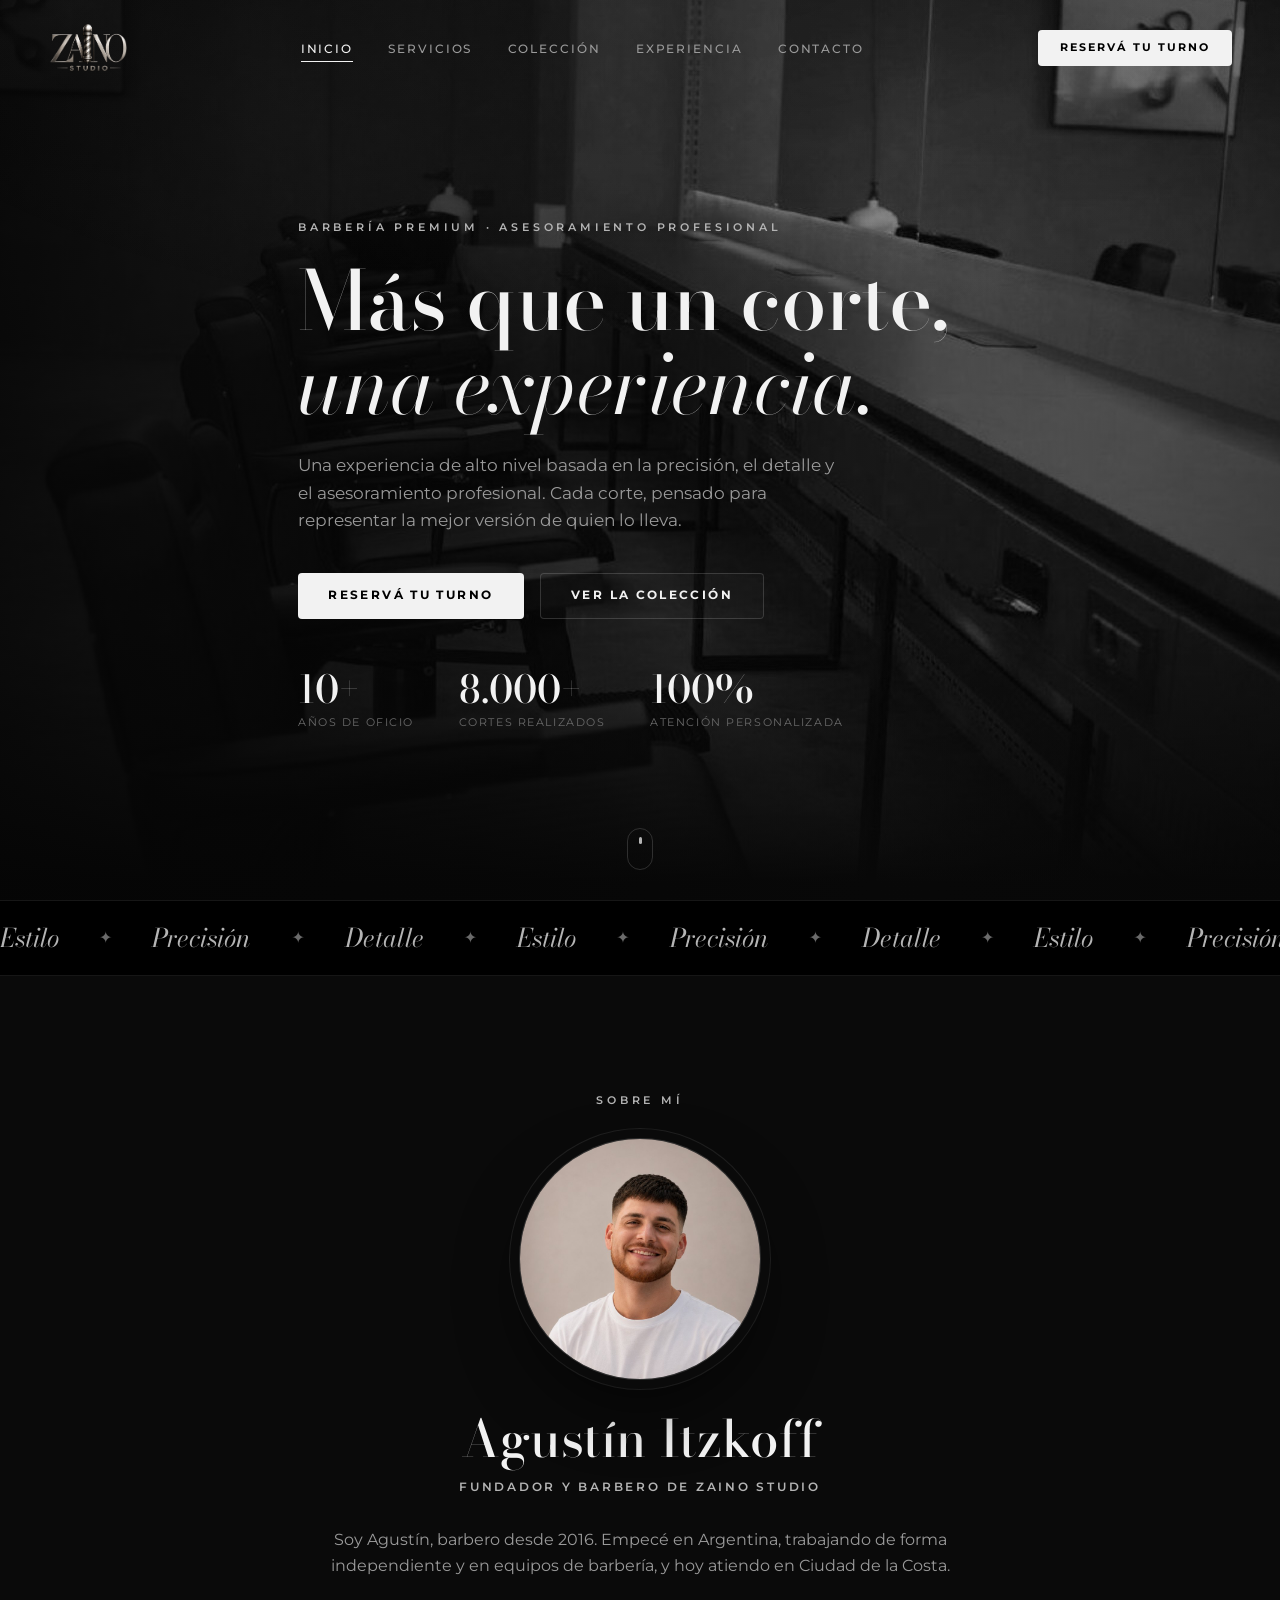
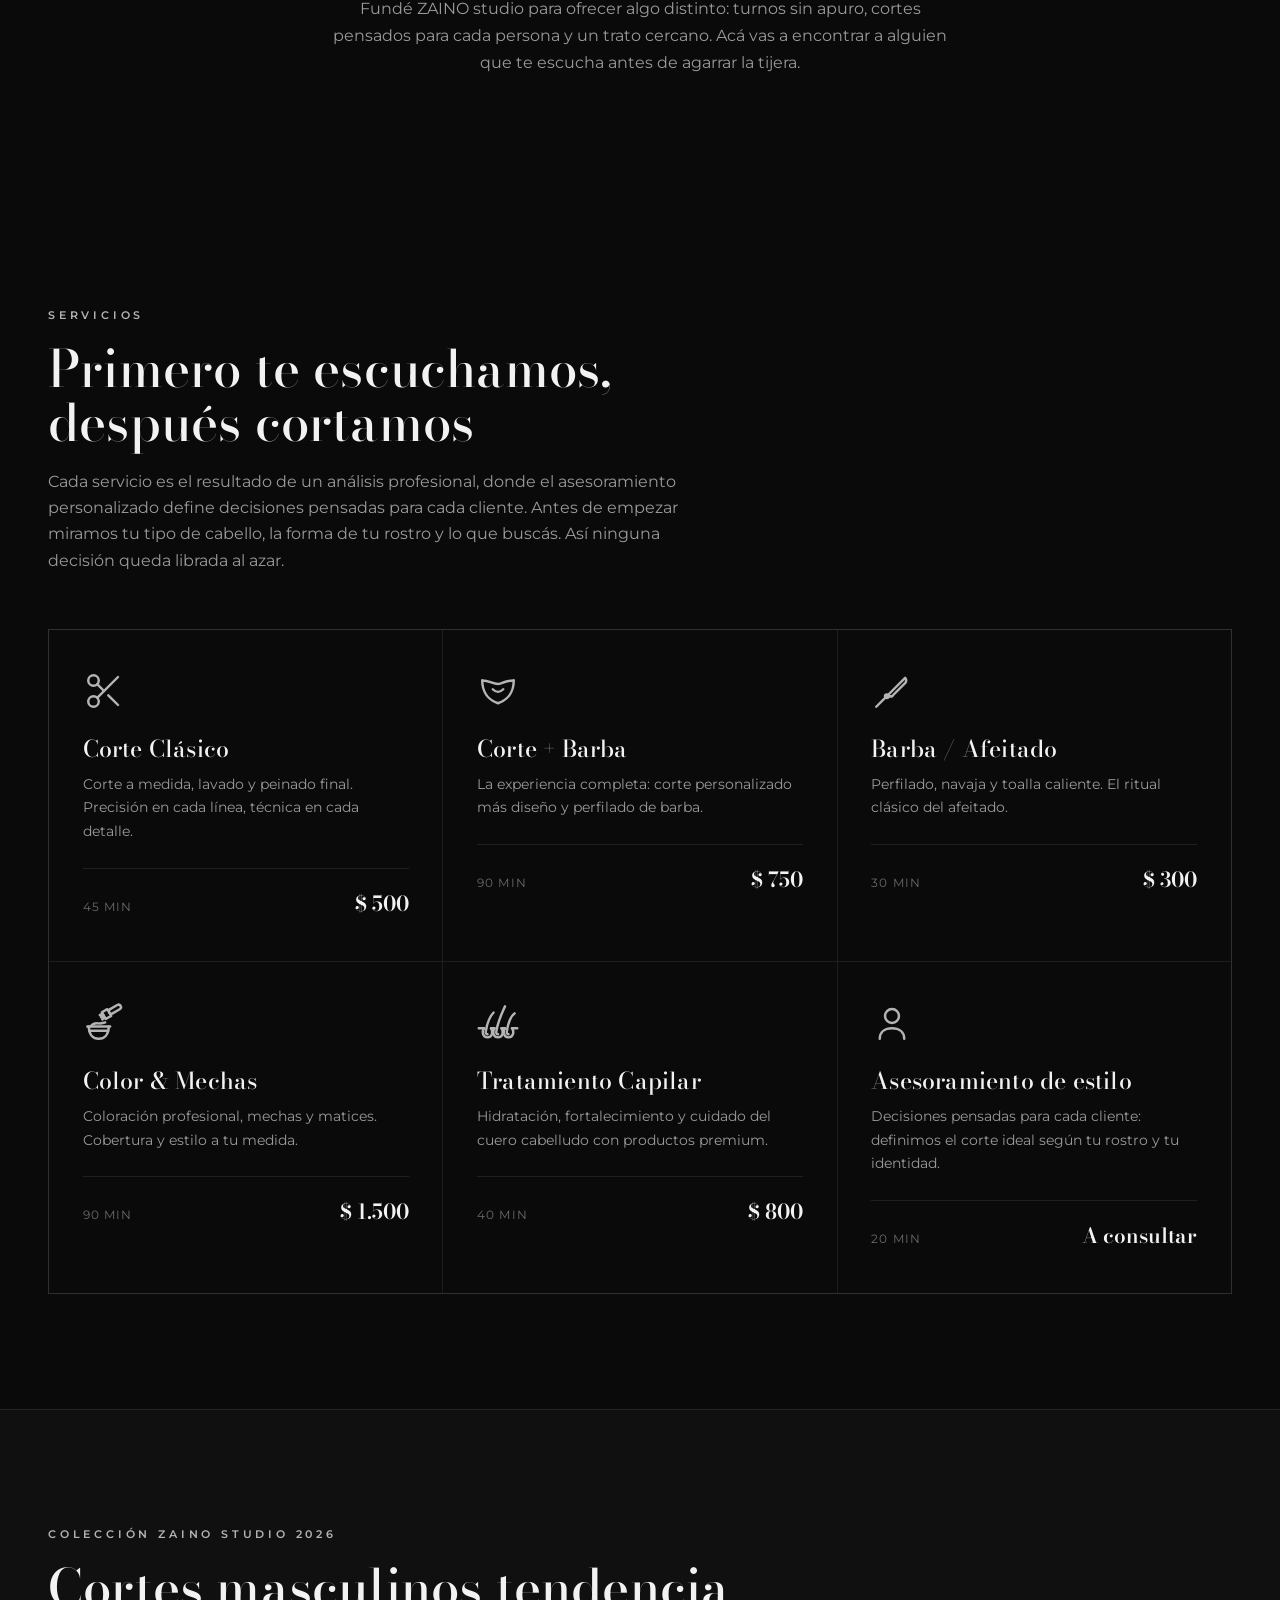
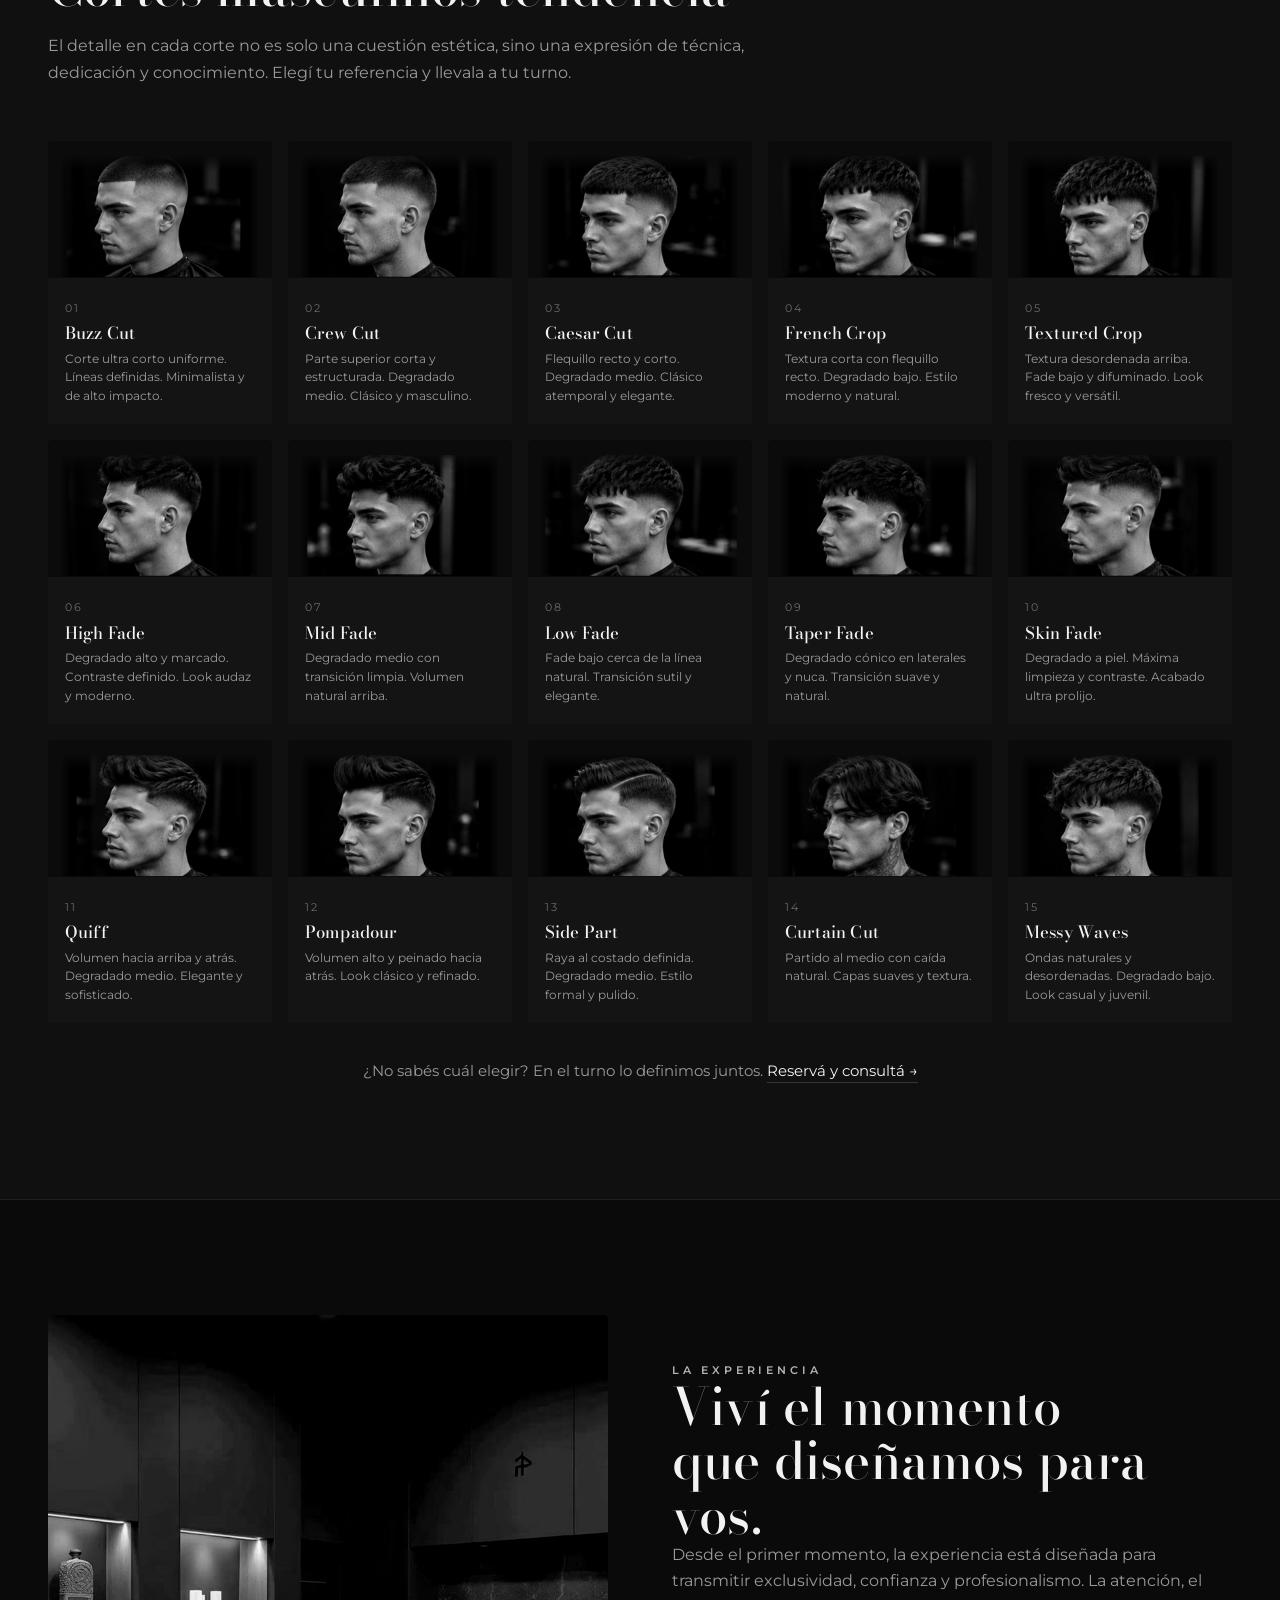
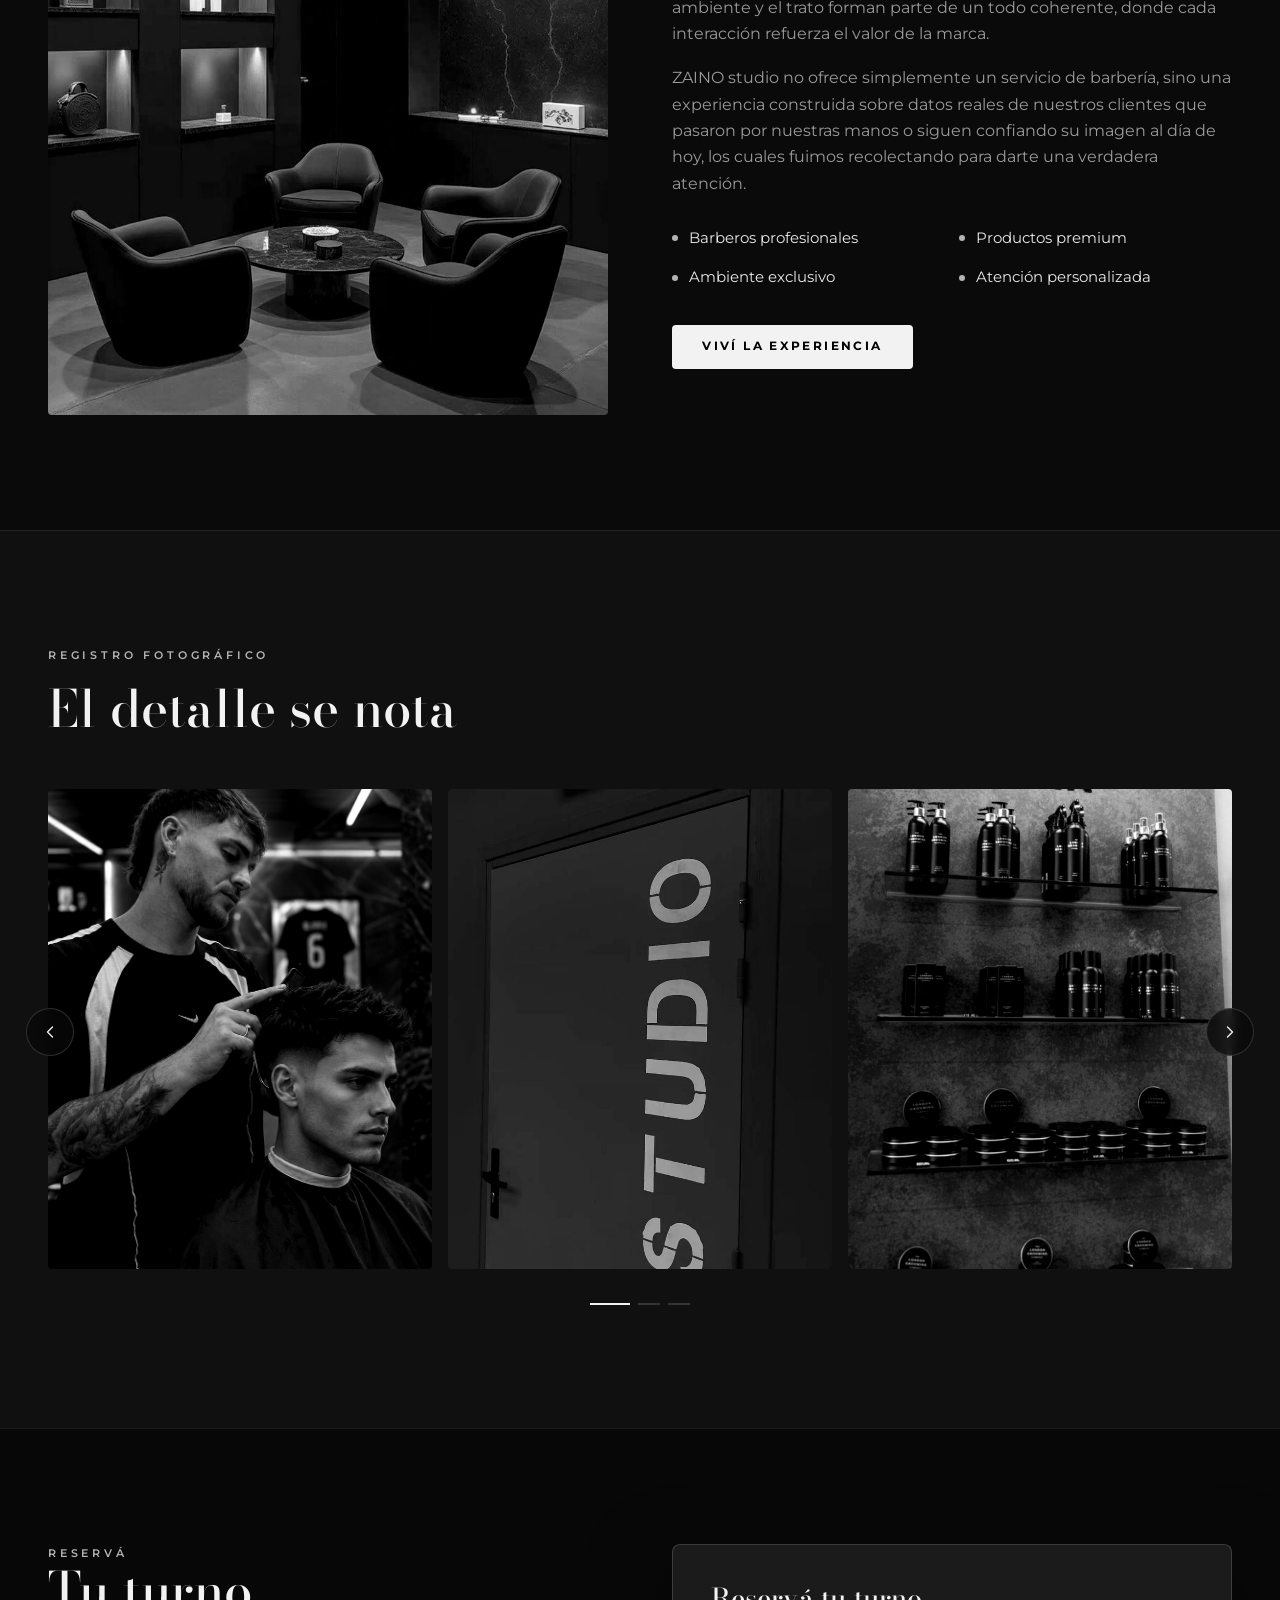
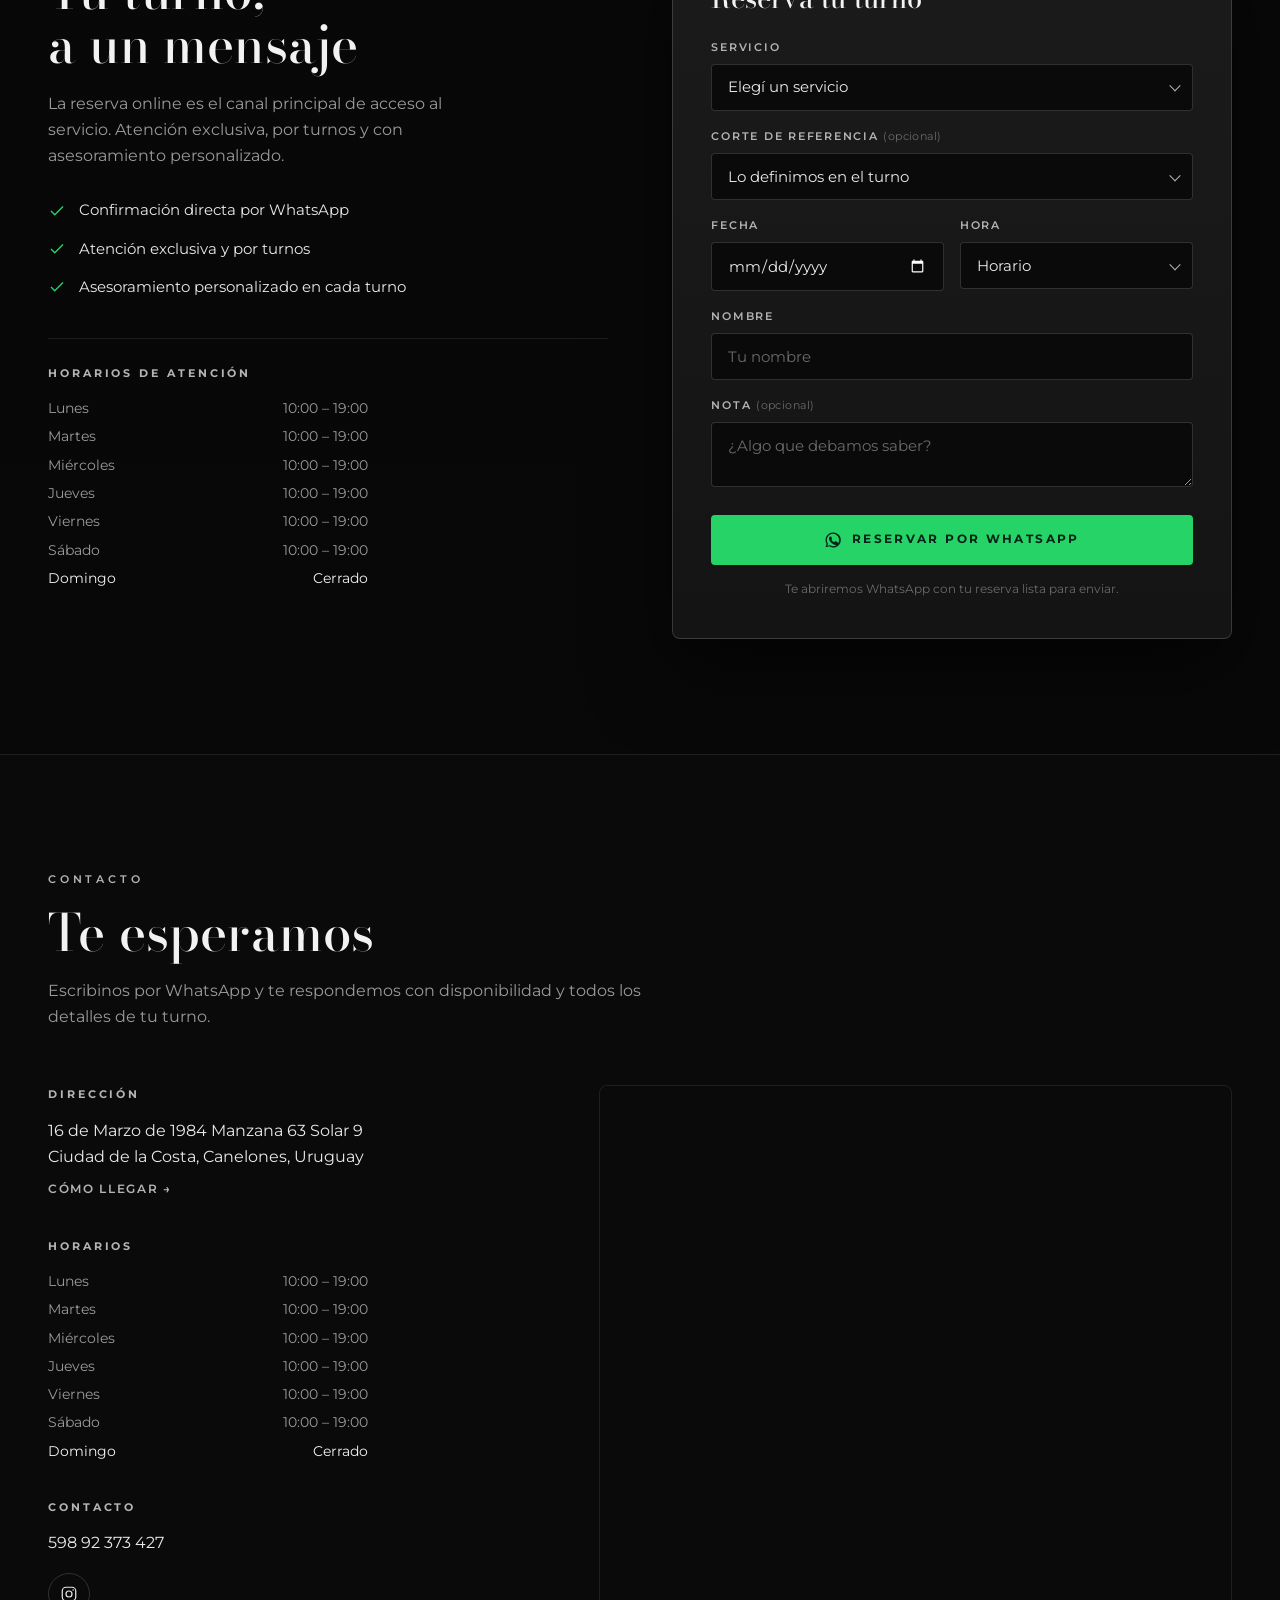
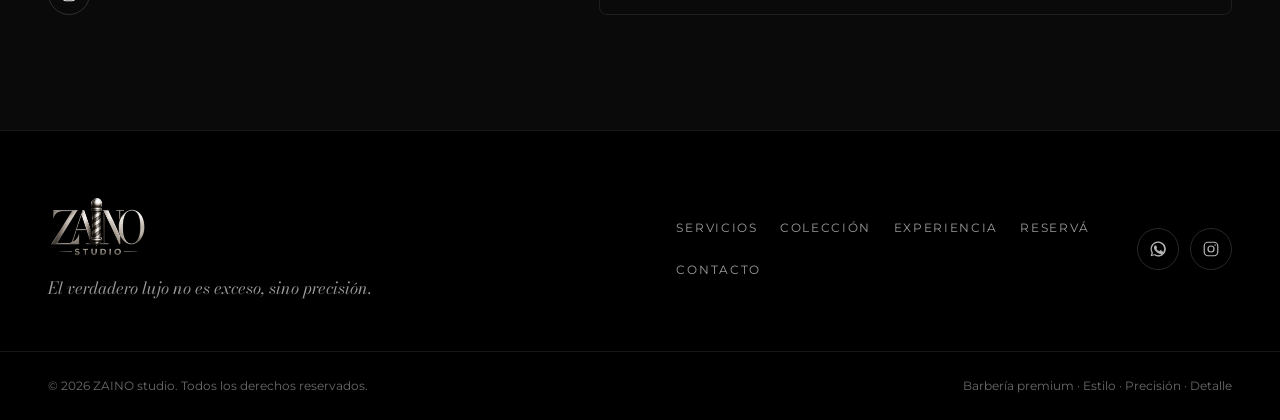
==== index.html @ ea65b6c8 "Add files via upload ." ====
<!DOCTYPE html>
<html lang="es">
<head>
  <meta charset="UTF-8" />
  <meta name="viewport" content="width=device-width, initial-scale=1.0" />
  <title>ZAINO studio — Más que un corte, una experiencia</title>
  <meta name="description" content="ZAINO studio · Marca de servicios dentro del rubro barbería premium. Una experiencia de alto nivel basada en la precisión, el detalle y el asesoramiento profesional." />
  <meta name="theme-color" content="#000000" />

  <meta property="og:title" content="ZAINO studio — Barbería premium" />
  <meta property="og:description" content="El verdadero lujo no es exceso, sino precisión. Reservá tu turno." />
  <meta property="og:type" content="website" />
  <meta property="og:image" content="assets/img/logo.png" />

  <link rel="icon" type="image/png" href="assets/img/favicon.png" />
  <link rel="apple-touch-icon" href="assets/img/logo.png" />

  <!-- Tipografía: Bodoni Moda (alternativa web a Didót) + Montserrat -->
  <link rel="preconnect" href="https://fonts.googleapis.com" />
  <link rel="preconnect" href="https://fonts.gstatic.com" crossorigin />
  <link href="https://fonts.googleapis.com/css2?family=Bodoni+Moda:ital,opsz,wght@0,6..96,400;0,6..96,500;0,6..96,600;0,6..96,700;1,6..96,400;1,6..96,500&family=Montserrat:ital,wght@0,300;0,400;0,500;0,600;0,700;1,400&display=swap" rel="stylesheet" />

  <link rel="stylesheet" href="assets/css/styles.css" />
</head>
<body>

  <!-- ====================== PRELOADER ====================== -->
  <div class="preloader" id="preloader" aria-hidden="true">
    <img src="assets/img/logo.png" alt="ZAINO studio" class="preloader__logo" />
    <div class="preloader__bar"><span></span></div>
  </div>

  <!-- ====================== HEADER ====================== -->
  <header class="header" id="header">
    <div class="container header__inner">
      <a href="#inicio" class="header__brand" aria-label="ZAINO studio — inicio">
        <img src="assets/img/logo.png" alt="ZAINO studio" class="header__logo" />
      </a>

      <nav class="nav" aria-label="Navegación principal">
        <ul class="nav__list">
          <li><a href="#inicio" class="nav__link">Inicio</a></li>
          <li><a href="#servicios" class="nav__link">Servicios</a></li>
          <li><a href="#coleccion" class="nav__link">Colección</a></li>
          <li><a href="#experiencia" class="nav__link">Experiencia</a></li>
          <li><a href="#contacto" class="nav__link">Contacto</a></li>
        </ul>
      </nav>

      <div class="header__actions">
        <a href="#reserva" class="btn btn--solid btn--sm header__cta">Reservá tu turno</a>
        <button class="burger" id="burger" aria-label="Abrir menú" aria-expanded="false" aria-controls="mobileMenu">
          <span></span><span></span><span></span>
        </button>
      </div>
    </div>
  </header>

  <!-- ====================== MOBILE MENU ====================== -->
  <div class="mobile-menu" id="mobileMenu" aria-hidden="true">
    <ul class="mobile-menu__list">
      <li><a href="#inicio" class="mobile-menu__link">Inicio</a></li>
      <li><a href="#servicios" class="mobile-menu__link">Servicios</a></li>
      <li><a href="#coleccion" class="mobile-menu__link">Colección</a></li>
      <li><a href="#experiencia" class="mobile-menu__link">Experiencia</a></li>
      <li><a href="#contacto" class="mobile-menu__link">Contacto</a></li>
    </ul>
    <a href="#reserva" class="btn btn--solid mobile-menu__cta">Reservá tu turno</a>
    <div class="mobile-menu__social" id="mobileSocial"></div>
  </div>

  <main>
    <!-- ====================== HERO ====================== -->
    <section class="hero" id="inicio">
      <div class="hero__media">
        <img src="assets/img/hero.jpg" alt="" class="hero__img" />
        <div class="hero__overlay"></div>
      </div>

      <div class="container hero__content">
        <p class="hero__eyebrow reveal" data-txt="heroEtiqueta">Barbería premium · Asesoramiento profesional</p>
        <h1 class="hero__title reveal" data-txt="heroTitulo">Más que un corte,<br /><span class="italic">una experiencia.</span></h1>
        <p class="hero__lead reveal" data-txt="heroTexto">Una experiencia de alto nivel basada en la precisión, el detalle y el asesoramiento profesional. Cada corte, pensado para representar la mejor versión de quien lo lleva.</p>
        <div class="hero__actions reveal">
          <a href="#reserva" class="btn btn--solid">Reservá tu turno</a>
          <a href="#coleccion" class="btn btn--ghost">Ver la colección</a>
        </div>

        <div class="hero__stats reveal" id="heroStats"></div>
      </div>

      <a href="#servicios" class="hero__scroll" aria-label="Bajar"><span></span></a>
    </section>

    <!-- ====================== MARQUEE ====================== -->
    <div class="marquee" aria-hidden="true">
      <div class="marquee__track">
        <span>Estilo</span><i>✦</i><span>Precisión</span><i>✦</i><span>Detalle</span><i>✦</i>
        <span>Estilo</span><i>✦</i><span>Precisión</span><i>✦</i><span>Detalle</span><i>✦</i>
        <span>Estilo</span><i>✦</i><span>Precisión</span><i>✦</i><span>Detalle</span><i>✦</i>
        <span>Estilo</span><i>✦</i><span>Precisión</span><i>✦</i><span>Detalle</span><i>✦</i>
      </div>
    </div>

    <!-- ====================== SOBRE MÍ ====================== -->
    <section class="section about" id="sobre-mi">
      <div class="container about__inner">
        <p class="section__eyebrow reveal" data-txt="sobreMiEtiqueta">Sobre mí</p>
        <div class="about__photo reveal">
          <span class="about__initials" aria-hidden="true">AI</span>
          <img id="aboutPhoto" src="[data-uri]" alt="Agustín Itzkoff, fundador de ZAINO studio" loading="lazy" onerror="this.remove()" />
        </div>
        <h2 class="section__title reveal" data-txt="sobreMiNombre">Agustín Itzkoff</h2>
        <p class="about__role reveal" data-txt="sobreMiRol">Fundador y barbero de ZAINO studio</p>
        <div class="about__text">
          <p class="reveal" data-txt="sobreMiTexto1">Soy Agustín, barbero desde 2016. Empecé en Argentina, trabajando de forma independiente y en equipos de barbería, y hoy atiendo en Ciudad de la Costa.</p>
          <p class="reveal" data-txt="sobreMiTexto2">Fundé ZAINO studio para ofrecer algo distinto: turnos sin apuro, cortes pensados para cada persona y un trato cercano. Acá vas a encontrar a alguien que te escucha antes de agarrar la tijera.</p>
        </div>
      </div>
    </section>

    <!-- ====================== SERVICIOS ====================== -->
    <section class="section services" id="servicios">
      <div class="container">
        <header class="section__head reveal">
          <p class="section__eyebrow" data-txt="serviciosEtiqueta">Servicios</p>
          <h2 class="section__title" data-txt="serviciosTitulo">Primero te escuchamos, después cortamos</h2>
          <p class="section__sub" data-txt="serviciosTexto">Cada servicio es el resultado de un análisis profesional, donde el asesoramiento personalizado define decisiones pensadas para cada cliente. Antes de empezar miramos tu tipo de cabello, la forma de tu rostro y lo que buscás. Así ninguna decisión queda librada al azar.</p>
        </header>

        <div class="services__grid" id="servicesGrid"></div>
      </div>
    </section>

    <!-- ====================== COLECCIÓN 2026 ====================== -->
    <section class="section collection" id="coleccion">
      <div class="container">
        <header class="section__head section__head--wide reveal">
          <p class="section__eyebrow" data-txt="coleccionEtiqueta">Colección ZAINO studio 2026</p>
          <h2 class="section__title" data-txt="coleccionTitulo">Cortes masculinos tendencia</h2>
          <p class="section__sub" data-txt="coleccionTexto">El detalle en cada corte no es solo una cuestión estética, sino una expresión de técnica, dedicación y conocimiento. Elegí tu referencia y llevala a tu turno.</p>
        </header>

        <div class="collection__grid" id="collectionGrid"></div>

        <p class="collection__note reveal">
          <span data-txt="coleccionNota">¿No sabés cuál elegir? En el turno lo definimos juntos.</span>
          <a href="#reserva">Reservá y consultá →</a>
        </p>
      </div>
    </section>

    <!-- ====================== EXPERIENCIA / CÓMO FUNCIONA ====================== -->
    <section class="section experience" id="experiencia">
      <div class="container experience__grid">
        <div class="experience__media reveal">
          <img src="assets/img/experience.jpg" alt="La experiencia ZAINO studio" loading="lazy" />
        </div>

        <div class="experience__text">
          <p class="section__eyebrow reveal" data-txt="experienciaEtiqueta">La experiencia</p>
          <h2 class="section__title reveal" data-txt="experienciaTitulo">Viví el momento<br />que diseñamos para vos.</h2>
          <p class="experience__p reveal" data-txt="experienciaTexto1">Desde el primer momento, la experiencia está diseñada para transmitir exclusividad, confianza y profesionalismo. La atención, el ambiente y el trato forman parte de un todo coherente, donde cada interacción refuerza el valor de la marca.</p>
          <p class="experience__p reveal" data-txt="experienciaTexto2">ZAINO studio no ofrece simplemente un servicio de barbería, sino una experiencia construida sobre datos reales de nuestros clientes que pasaron por nuestras manos o siguen confiando su imagen al día de hoy, los cuales fuimos recolectando para darte una verdadera atención.</p>

          <ul class="experience__list">
            <li class="reveal"><span class="dot"></span> <span data-txt="experienciaPunto1">Barberos profesionales</span></li>
            <li class="reveal"><span class="dot"></span> <span data-txt="experienciaPunto2">Productos premium</span></li>
            <li class="reveal"><span class="dot"></span> <span data-txt="experienciaPunto3">Ambiente exclusivo</span></li>
            <li class="reveal"><span class="dot"></span> <span data-txt="experienciaPunto4">Atención personalizada</span></li>
          </ul>

          <a href="#reserva" class="btn btn--solid reveal" data-txt="experienciaBoton">Viví la experiencia</a>
        </div>
      </div>
    </section>

    <!-- ====================== GALERÍA ====================== -->
    <section class="section gallery" id="galeria">
      <div class="container">
        <header class="section__head reveal">
          <p class="section__eyebrow" data-txt="galeriaEtiqueta">Registro Fotográfico</p>
          <h2 class="section__title" data-txt="galeriaTitulo">El detalle se nota</h2>
        </header>

        <div class="carousel reveal" id="galleryCarousel" aria-roledescription="carrusel" aria-label="Registro fotográfico">
          <div class="carousel__track" id="galleryTrack" tabindex="0">
            <!-- Las fotos se cargan desde config.js → galeria -->
          </div>
          <button class="carousel__btn carousel__btn--prev" id="galleryPrev" aria-label="Foto anterior">
            <svg viewBox="0 0 24 24" fill="none" stroke="currentColor" stroke-width="1.6" stroke-linecap="round" stroke-linejoin="round"><path d="M15 18l-6-6 6-6"/></svg>
          </button>
          <button class="carousel__btn carousel__btn--next" id="galleryNext" aria-label="Foto siguiente">
            <svg viewBox="0 0 24 24" fill="none" stroke="currentColor" stroke-width="1.6" stroke-linecap="round" stroke-linejoin="round"><path d="M9 18l6-6-6-6"/></svg>
          </button>
          <div class="carousel__dots" id="galleryDots"></div>
        </div>
      </div>
    </section>

    <!-- ====================== RESERVA (WhatsApp) ====================== -->
    <section class="section reserve" id="reserva">
      <div class="container reserve__grid">
        <div class="reserve__intro">
          <p class="section__eyebrow reveal" data-txt="reservaEtiqueta">Reservá</p>
          <h2 class="section__title reveal" data-txt="reservaTitulo">Tu turno,<br />a un mensaje</h2>
          <p class="reserve__lead reveal" data-txt="reservaTexto">La reserva online es el canal principal de acceso al servicio. Atención exclusiva, por turnos y con asesoramiento personalizado.</p>

          <ul class="reserve__points">
            <li class="reveal"><svg viewBox="0 0 24 24" fill="none" stroke="currentColor" stroke-width="1.8"><path d="M20 6 9 17l-5-5"/></svg> <span data-txt="reservaPunto1">Confirmación directa por WhatsApp</span></li>
            <li class="reveal"><svg viewBox="0 0 24 24" fill="none" stroke="currentColor" stroke-width="1.8"><path d="M20 6 9 17l-5-5"/></svg> <span data-txt="reservaPunto2">Atención exclusiva y por turnos</span></li>
            <li class="reveal"><svg viewBox="0 0 24 24" fill="none" stroke="currentColor" stroke-width="1.8"><path d="M20 6 9 17l-5-5"/></svg> <span data-txt="reservaPunto3">Asesoramiento personalizado en cada turno</span></li>
          </ul>

          <div class="reserve__hours reveal">
            <h4>Horarios de atención</h4>
            <ul id="hoursList"></ul>
          </div>
        </div>

        <div class="reserve__card reveal">
          <form class="booking" id="bookingForm" novalidate>
            <h3 class="booking__title">Reservá tu turno</h3>

            <div class="field">
              <label for="bk-service">Servicio</label>
              <div class="select-wrap">
                <select id="bk-service" name="service" required>
                  <option value="" disabled selected>Elegí un servicio</option>
                </select>
              </div>
            </div>

            <div class="field">
              <label for="bk-cut">Corte de referencia <span class="optional">(opcional)</span></label>
              <div class="select-wrap">
                <select id="bk-cut" name="cut">
                  <option value="" selected>Lo definimos en el turno</option>
                </select>
              </div>
            </div>

            <div class="field-row">
              <div class="field">
                <label for="bk-date">Fecha</label>
                <input type="date" id="bk-date" name="date" required />
              </div>
              <div class="field">
                <label for="bk-time">Hora</label>
                <div class="select-wrap">
                  <select id="bk-time" name="time" required>
                    <option value="" disabled selected>Horario</option>
                  </select>
                </div>
              </div>
            </div>

            <div class="field">
              <label for="bk-name">Nombre</label>
              <input type="text" id="bk-name" name="name" placeholder="Tu nombre" required autocomplete="name" />
            </div>

            <div class="field">
              <label for="bk-note">Nota <span class="optional">(opcional)</span></label>
              <textarea id="bk-note" name="note" rows="2" placeholder="¿Algo que debamos saber?"></textarea>
            </div>

            <p class="booking__error" id="bookingError" role="alert" hidden></p>

            <button type="submit" class="btn btn--whatsapp booking__submit">
              <svg viewBox="0 0 24 24" fill="currentColor" aria-hidden="true"><path d="M17.5 14.4c-.3-.1-1.7-.8-2-.9-.3-.1-.5-.1-.7.1-.2.3-.7.9-.9 1.1-.2.2-.3.2-.6.1-1.5-.7-2.4-1.3-3.4-3-.3-.4.3-.4.7-1.3.1-.2 0-.4 0-.5 0-.1-.7-1.6-.9-2.2-.2-.6-.5-.5-.7-.5h-.6c-.2 0-.5.1-.8.4-.3.3-1 1-1 2.5s1.1 2.9 1.2 3.1c.2.2 2.1 3.3 5.2 4.6 2.6 1.1 3.1.9 3.7.8.6-.1 1.7-.7 2-1.4.2-.6.2-1.2.2-1.3-.1-.2-.3-.2-.6-.4z"/><path d="M12 2a10 10 0 0 0-8.6 15l-1.3 4.7L7 20.4A10 10 0 1 0 12 2zm0 18.2c-1.5 0-3-.4-4.2-1.1l-.3-.2-3 .8.8-2.9-.2-.3A8.2 8.2 0 1 1 12 20.2z"/></svg>
              Reservar por WhatsApp
            </button>

            <p class="booking__fineprint">Te abriremos WhatsApp con tu reserva lista para enviar.</p>
          </form>
        </div>
      </div>
    </section>

    <!-- ====================== CONTACTO ====================== -->
    <section class="section contact" id="contacto">
      <div class="container">
        <header class="section__head reveal">
          <p class="section__eyebrow" data-txt="contactoEtiqueta">Contacto</p>
          <h2 class="section__title" data-txt="contactoTitulo">Te esperamos</h2>
          <p class="section__sub" data-txt="contactoTexto">Escribinos por WhatsApp y te respondemos con disponibilidad y todos los detalles de tu turno.</p>
        </header>

        <div class="contact__grid">
          <div class="contact__info">
            <div class="contact__block reveal" id="addressBlock">
              <h4>Dirección</h4>
              <p id="addressText">—</p>
              <a href="#" id="mapsLink" class="link-arrow" target="_blank" rel="noopener">Cómo llegar →</a>
            </div>

            <div class="contact__block reveal">
              <h4>Horarios</h4>
              <ul id="hoursList2"></ul>
            </div>

            <div class="contact__block reveal">
              <h4>Contacto</h4>
              <p><a href="#" id="phoneLink">—</a></p>
              <div class="contact__social" id="contactSocial"></div>
            </div>
          </div>

          <div class="contact__map reveal" id="mapWrap">
            <iframe id="mapFrame" title="Ubicación de ZAINO studio" loading="lazy" referrerpolicy="no-referrer-when-downgrade"></iframe>
          </div>
        </div>
      </div>
    </section>
  </main>

  <!-- ====================== FOOTER ====================== -->
  <footer class="footer">
    <div class="container footer__inner">
      <div class="footer__brand">
        <img src="assets/img/logo.png" alt="ZAINO studio" class="footer__logo" />
        <p class="footer__tagline" data-txt="pieFrase">El verdadero lujo no es exceso, sino precisión.</p>
      </div>

      <nav class="footer__nav" aria-label="Pie de página">
        <a href="#servicios">Servicios</a>
        <a href="#coleccion">Colección</a>
        <a href="#experiencia">Experiencia</a>
        <a href="#reserva">Reservá</a>
        <a href="#contacto">Contacto</a>
      </nav>

      <div class="footer__social" id="footerSocial"></div>
    </div>
    <div class="footer__bottom">
      <div class="container">
        <span>© <span id="year"></span> ZAINO studio. Todos los derechos reservados.</span>
        <span class="footer__credit">Barbería premium · Estilo · Precisión · Detalle</span>
      </div>
    </div>
  </footer>

  <a href="#" id="floatWa" class="float-wa" aria-label="Escribinos por WhatsApp" target="_blank" rel="noopener">
    <svg viewBox="0 0 24 24" fill="currentColor" aria-hidden="true"><path d="M17.5 14.4c-.3-.1-1.7-.8-2-.9-.3-.1-.5-.1-.7.1-.2.3-.7.9-.9 1.1-.2.2-.3.2-.6.1-1.5-.7-2.4-1.3-3.4-3-.3-.4.3-.4.7-1.3.1-.2 0-.4 0-.5 0-.1-.7-1.6-.9-2.2-.2-.6-.5-.5-.7-.5h-.6c-.2 0-.5.1-.8.4-.3.3-1 1-1 2.5s1.1 2.9 1.2 3.1c.2.2 2.1 3.3 5.2 4.6 2.6 1.1 3.1.9 3.7.8.6-.1 1.7-.7 2-1.4.2-.6.2-1.2.2-1.3-.1-.2-.3-.2-.6-.4z"/><path d="M12 2a10 10 0 0 0-8.6 15l-1.3 4.7L7 20.4A10 10 0 1 0 12 2zm0 18.2c-1.5 0-3-.4-4.2-1.1l-.3-.2-3 .8.8-2.9-.2-.3A8.2 8.2 0 1 1 12 20.2z"/></svg>
  </a>

  <script src="assets/js/config.js"></script>
  <script src="assets/js/main.js"></script>
</body>
</html>
---- assets/css/styles.css ----
/* =====================================================================
   ZAINO STUDIO — Hoja de estilos
   Paleta del manual de marca: #F2F2F2 · #B4B4B4 · #2B2B2B · #000000
   Tipografía: títulos en Bodoni Moda (Didót) · información en Montserrat
   ===================================================================== */

:root {
  --white: #f2f2f2;
  --silver: #b4b4b4;
  --charcoal: #2b2b2b;
  --black: #000000;

  --bg: #0a0a0a;
  --bg-2: #101010;
  --panel: #141414;
  --panel-2: #1b1b1b;

  --text: #e9e9e9;
  --text-dim: #9a9a9a;
  --text-faint: #6a6a6a;

  --line: rgba(180, 180, 180, 0.12);
  --line-strong: rgba(180, 180, 180, 0.22);

  --wa: #25d366;

  /* TÍTULOS — serif tipo Didót */
  --display: "Bodoni Moda", "Didot", "Times New Roman", serif;
  /* INFORMACIÓN — Montserrat */
  --sans: "Montserrat", system-ui, -apple-system, sans-serif;

  --maxw: 1240px;
  --ease: cubic-bezier(0.22, 1, 0.36, 1);
  --radius: 4px;
}

*, *::before, *::after { box-sizing: border-box; margin: 0; padding: 0; }
html { scroll-behavior: smooth; -webkit-text-size-adjust: 100%; }
@media (prefers-reduced-motion: reduce) { html { scroll-behavior: auto; } }

body {
  font-family: var(--sans);
  font-weight: 400;
  background: var(--bg);
  color: var(--text);
  line-height: 1.65;
  overflow-x: hidden;
  -webkit-font-smoothing: antialiased;
  text-rendering: optimizeLegibility;
}
img { max-width: 100%; display: block; }
a { color: inherit; text-decoration: none; }
button { font-family: inherit; cursor: pointer; border: none; background: none; color: inherit; }
ul, ol { list-style: none; }
::selection { background: var(--white); color: var(--black); }

body::before {
  content: "";
  position: fixed; inset: 0;
  background: radial-gradient(120% 80% at 50% -10%, rgba(180,180,180,0.06), transparent 60%);
  pointer-events: none; z-index: 0;
}

.container { width: 100%; max-width: var(--maxw); margin: 0 auto; padding: 0 28px; }

/* ------------------------- TÍTULOS (serif Didót) ------------------- */
.hero__title,
.section__title,
.booking__title,
.cut-card__name,
.service-card__name,
.experience__list li strong {
  font-family: var(--display);
  font-weight: 500;
  letter-spacing: 0.2px;
  line-height: 1.08;
}
.italic { font-style: italic; font-weight: 400; }

/* Etiquetas / eyebrows — Montserrat */
.section__eyebrow, .hero__eyebrow {
  font-family: var(--sans);
  font-size: 0.7rem;
  font-weight: 600;
  letter-spacing: 0.34em;
  text-transform: uppercase;
  color: var(--silver);
}

/* ----------------------------- Buttons ---------------------------- */
.btn {
  --pad-y: 1rem; --pad-x: 1.9rem;
  display: inline-flex; align-items: center; justify-content: center; gap: 0.6rem;
  padding: var(--pad-y) var(--pad-x);
  font-family: var(--sans);
  font-size: 0.74rem; font-weight: 700;
  letter-spacing: 0.2em; text-transform: uppercase;
  border-radius: var(--radius);
  transition: all 0.35s var(--ease);
  white-space: nowrap; line-height: 1;
}
.btn--sm { --pad-y: 0.8rem; --pad-x: 1.35rem; font-size: 0.66rem; }
.btn--solid { background: var(--white); color: var(--black); }
.btn--solid:hover { background: #fff; transform: translateY(-2px); box-shadow: 0 12px 32px rgba(0,0,0,0.55); }
.btn--ghost { color: var(--white); border: 1px solid var(--line-strong); background: rgba(255,255,255,0.02); }
.btn--ghost:hover { border-color: var(--white); background: rgba(255,255,255,0.07); transform: translateY(-2px); }
.btn--whatsapp { background: var(--wa); color: #06231a; }
.btn--whatsapp:hover { background: #2ee46f; transform: translateY(-2px); box-shadow: 0 12px 30px rgba(37,211,102,0.25); }
.btn--whatsapp svg { width: 18px; height: 18px; }

/* ----------------------------- Preloader -------------------------- */
.preloader {
  position: fixed; inset: 0; z-index: 1000;
  display: grid; place-content: center; gap: 1.8rem; justify-items: center;
  background: var(--black);
  transition: opacity 0.6s ease, visibility 0.6s ease;
}
.preloader.is-done { opacity: 0; visibility: hidden; }
.preloader__logo { width: min(230px, 55vw); animation: floaty 3s ease-in-out infinite; }
.preloader__bar { width: 160px; height: 2px; background: rgba(180,180,180,0.18); overflow: hidden; border-radius: 2px; }
.preloader__bar span { display: block; height: 100%; width: 40%; background: var(--white); animation: load 1.1s var(--ease) infinite; }
@keyframes load { 0% { transform: translateX(-120%); } 100% { transform: translateX(360%); } }
@keyframes floaty { 0%,100% { transform: translateY(0); } 50% { transform: translateY(-8px); } }

/* ----------------------------- Header ----------------------------- */
.header {
  position: fixed; top: 0; left: 0; right: 0; z-index: 100;
  padding: 1.4rem 0; border-bottom: 1px solid transparent;
  transition: padding 0.4s var(--ease), background 0.4s var(--ease), border-color 0.4s var(--ease);
}
.header.is-scrolled {
  padding: 0.7rem 0;
  background: rgba(8,8,8,0.85);
  backdrop-filter: blur(14px) saturate(120%);
  -webkit-backdrop-filter: blur(14px) saturate(120%);
  border-bottom-color: var(--line);
}
.header__inner { display: flex; align-items: center; justify-content: space-between; gap: 1.5rem; }
.header__logo { height: 52px; width: auto; transition: height 0.4s var(--ease); }
.header.is-scrolled .header__logo { height: 40px; }

.nav__list { display: flex; gap: 2.2rem; }
.nav__link {
  font-size: 0.74rem; font-weight: 500; letter-spacing: 0.16em; text-transform: uppercase;
  color: var(--text-dim); position: relative; padding: 4px 0; transition: color 0.3s ease;
}
.nav__link::after { content: ""; position: absolute; left: 0; bottom: -2px; height: 1px; width: 0; background: var(--white); transition: width 0.35s var(--ease); }
.nav__link:hover, .nav__link.is-active { color: var(--white); }
.nav__link:hover::after, .nav__link.is-active::after { width: 100%; }

.header__actions { display: flex; align-items: center; gap: 1rem; }

.burger { display: none; width: 30px; height: 22px; position: relative; }
.burger span { position: absolute; left: 0; height: 1.5px; width: 100%; background: var(--white); transition: all 0.35s var(--ease); }
.burger span:nth-child(1) { top: 0; }
.burger span:nth-child(2) { top: 50%; transform: translateY(-50%); }
.burger span:nth-child(3) { bottom: 0; }
.burger.is-open span:nth-child(1) { top: 50%; transform: translateY(-50%) rotate(45deg); }
.burger.is-open span:nth-child(2) { opacity: 0; }
.burger.is-open span:nth-child(3) { bottom: 50%; transform: translateY(50%) rotate(-45deg); }

.mobile-menu {
  position: fixed; inset: 0; z-index: 99;
  background: rgba(6,6,6,0.98); backdrop-filter: blur(8px);
  display: flex; flex-direction: column; align-items: center; justify-content: center; gap: 2rem;
  opacity: 0; visibility: hidden; transition: opacity 0.45s var(--ease), visibility 0.45s var(--ease);
}
.mobile-menu.is-open { opacity: 1; visibility: visible; }
.mobile-menu__list { display: flex; flex-direction: column; gap: 1.3rem; text-align: center; }
.mobile-menu__link {
  font-family: var(--display); font-weight: 500;
  font-size: 2rem; color: var(--text); transition: color 0.3s ease;
}
.mobile-menu__link:hover { color: var(--white); }
.mobile-menu__social { display: flex; gap: 1rem; margin-top: 0.5rem; }

/* ----------------------------- Hero ------------------------------- */
.hero { position: relative; min-height: 100svh; display: flex; align-items: center; padding: 130px 0 80px; overflow: hidden; }
.hero__media { position: absolute; inset: 0; z-index: -1; }
.hero__img { width: 100%; height: 100%; object-fit: cover; object-position: center 30%; }
.hero__overlay {
  position: absolute; inset: 0;
  background:
    linear-gradient(90deg, rgba(5,5,5,0.94) 0%, rgba(5,5,5,0.75) 38%, rgba(5,5,5,0.38) 70%, rgba(5,5,5,0.58) 100%),
    linear-gradient(0deg, var(--bg) 2%, transparent 30%);
}
.hero__content { position: relative; max-width: 740px; }
.hero__eyebrow { margin-bottom: 1.4rem; }
.hero__title {
  font-size: clamp(2.6rem, 6.4vw, 5.2rem);
  line-height: 1.02; letter-spacing: -0.5px;
  color: var(--white); margin-bottom: 1.6rem;
}
.hero__lead { font-size: clamp(0.98rem, 1.3vw, 1.12rem); color: var(--text-dim); max-width: 540px; margin-bottom: 2.4rem; }
.hero__actions { display: flex; flex-wrap: wrap; gap: 1rem; margin-bottom: 3.2rem; }

.hero__stats { display: flex; gap: 2.8rem; flex-wrap: wrap; }
.stat { display: flex; flex-direction: column; gap: 0.3rem; }
.stat__num { font-family: var(--display); font-weight: 500; font-size: clamp(1.9rem, 3vw, 2.7rem); color: var(--white); line-height: 1; }
.stat__label { font-size: 0.7rem; letter-spacing: 0.14em; text-transform: uppercase; color: var(--text-faint); }

.hero__scroll { position: absolute; bottom: 30px; left: 50%; transform: translateX(-50%); width: 26px; height: 42px; border: 1px solid var(--line-strong); border-radius: 20px; display: grid; place-items: start center; padding-top: 8px; }
.hero__scroll span { width: 3px; height: 7px; border-radius: 3px; background: var(--silver); animation: scrolldot 1.8s var(--ease) infinite; }
@keyframes scrolldot { 0% { opacity: 0; transform: translateY(0); } 30% { opacity: 1; } 60% { opacity: 1; transform: translateY(12px); } 100% { opacity: 0; transform: translateY(16px); } }

/* ----------------------------- Marquee ---------------------------- */
.marquee { border-top: 1px solid var(--line); border-bottom: 1px solid var(--line); background: var(--black); overflow: hidden; padding: 1rem 0; }
.marquee__track { display: flex; align-items: center; gap: 2.5rem; width: max-content; animation: marquee 26s linear infinite; }
.marquee__track span {
  font-family: var(--display); font-style: italic; font-weight: 400;
  font-size: 1.6rem; color: var(--silver); white-space: nowrap;
}
.marquee__track i { color: var(--text-faint); font-style: normal; }
@keyframes marquee { to { transform: translateX(-50%); } }

/* ----------------------------- Sections --------------------------- */
.section { position: relative; padding: clamp(4.5rem, 9vw, 8rem) 0; }
.section__head { max-width: 640px; margin-bottom: 3.4rem; }
.section__head--wide { max-width: 780px; }
.section__head .section__eyebrow { display: block; margin-bottom: 1rem; }
.section__title { font-size: clamp(2rem, 4.3vw, 3.2rem); line-height: 1.06; color: var(--white); }
.section__sub { margin-top: 1.2rem; color: var(--text-dim); font-size: 1rem; }

/* ----------------------------- Sobre mí --------------------------- */
.about { background: var(--bg); }
.about__inner { max-width: 760px; text-align: center; display: flex; flex-direction: column; align-items: center; }
.about__photo {
  position: relative; width: clamp(180px, 26vw, 240px); aspect-ratio: 1; border-radius: 50%;
  overflow: hidden; margin-bottom: 2rem;
  background: linear-gradient(160deg, #1d1d1d, #0c0c0c);
  box-shadow: 0 0 0 1px var(--line-strong), 0 0 0 10px var(--bg), 0 0 0 11px var(--line), 0 30px 60px rgba(0,0,0,0.5);
}
.about__photo img { position: absolute; inset: 0; width: 100%; height: 100%; object-fit: cover; } /* en color */
.about__initials { position: absolute; inset: 0; display: grid; place-items: center; font-family: var(--display); font-size: 3.6rem; color: var(--silver); letter-spacing: 0.06em; }
.about .section__eyebrow { margin-bottom: 1.8rem; }
.about__role { margin-top: 0.8rem; font-size: 0.72rem; font-weight: 600; letter-spacing: 0.24em; text-transform: uppercase; color: var(--silver); }
.about__text { margin-top: 1.8rem; display: grid; gap: 1rem; }
.about__text p { color: var(--text-dim); font-size: 1.02rem; max-width: 620px; margin: 0 auto; }

/* ----------------------------- Services --------------------------- */
.services__grid { display: grid; grid-template-columns: repeat(3, 1fr); gap: 1px; background: var(--line); border: 1px solid var(--line); }
.service-card { background: var(--bg); padding: 2.5rem 2.1rem; transition: background 0.4s var(--ease); }
.service-card:hover { background: var(--panel); }
.service-card__icon { width: 42px; height: 42px; color: var(--silver); margin-bottom: 1.5rem; transition: color 0.3s ease, transform 0.4s var(--ease); }
.service-card__icon svg { width: 100%; height: 100%; }
.service-card:hover .service-card__icon { color: var(--white); transform: translateY(-3px); }
.service-card__name { font-size: 1.45rem; color: var(--white); margin-bottom: 0.75rem; }
.service-card__desc { color: var(--text-dim); font-size: 0.9rem; margin-bottom: 1.5rem; }
.service-card__meta { display: flex; justify-content: space-between; align-items: baseline; gap: 0.5rem; padding-top: 1.1rem; border-top: 1px solid var(--line); }
.service-card__dur { font-size: 0.72rem; letter-spacing: 0.1em; text-transform: uppercase; color: var(--text-faint); }
.service-card__price { font-family: var(--display); font-weight: 600; font-size: 1.3rem; color: var(--white); }

/* ----------------------------- Colección -------------------------- */
.collection { background: var(--bg-2); border-top: 1px solid var(--line); }
/* Flex en vez de grid: si la última fila queda incompleta, se centra */
.collection__grid { --cols: 5; --gap: 1rem; display: flex; flex-wrap: wrap; justify-content: center; gap: var(--gap); }
.cut-card {
  flex: 0 0 calc((100% - (var(--cols) - 1) * var(--gap)) / var(--cols));
  position: relative; overflow: hidden; border-radius: var(--radius);
  background: var(--panel); border: none;
  transition: transform 0.35s var(--ease);
}
.cut-card:hover { transform: translateY(-4px); }
/* Las fotos se alejan un poco (scale .9) y se bajan, para que el pelo no quede
   pegado al borde de arriba. Los bordes se funden con el fondo (mask) y se
   recorta el filo blanco que traen algunos archivos (clip-path).
   Para alejar más: bajá el .9 (ej. .85). Para acercar: subilo (ej. .95). */
.cut-card__media { aspect-ratio: 297 / 182; overflow: hidden; background: #0b0b0b; }
.cut-card__media img {
  width: 100%; height: 100%; object-fit: cover;
  transform: scale(0.9) translateY(5%);
  clip-path: inset(1.5% 1.8% 0 1%);
  -webkit-mask-image: linear-gradient(to bottom, transparent 0%, #000 14%), linear-gradient(to right, transparent 0, #000 6%, #000 94%, transparent 100%);
  -webkit-mask-composite: source-in;
  mask-image: linear-gradient(to bottom, transparent 0%, #000 14%), linear-gradient(to right, transparent 0, #000 6%, #000 94%, transparent 100%);
  mask-composite: intersect;
  transition: transform 0.7s var(--ease);
}
.cut-card:hover .cut-card__media img { transform: scale(0.96) translateY(4%); }
.cut-card__body { padding: 1rem 1.05rem 1.15rem; }
.cut-card__n { font-size: 0.68rem; letter-spacing: 0.18em; color: var(--text-faint); }
.cut-card__name { font-size: 1.05rem; color: var(--white); margin: 0.25rem 0 0.45rem; }
.cut-card__desc { font-size: 0.78rem; line-height: 1.5; color: var(--text-dim); }
.collection__note { margin-top: 2.2rem; text-align: center; color: var(--text-dim); font-size: 0.95rem; }
.collection__note a { color: var(--white); border-bottom: 1px solid var(--line-strong); padding-bottom: 2px; }
.collection__note a:hover { border-color: var(--white); }

/* ----------------------------- Experience ------------------------- */
.experience { background: var(--bg); border-top: 1px solid var(--line); }
.experience__grid { display: grid; grid-template-columns: 1fr 1fr; gap: clamp(2rem, 5vw, 5rem); align-items: center; }
.experience__media { position: relative; }
.experience__media img { width: 100%; aspect-ratio: 4 / 5; object-fit: cover; border-radius: var(--radius); filter: grayscale(1); }
.experience__p { color: var(--text-dim); margin-bottom: 1.1rem; font-size: 1rem; }

.experience__list { margin: 1.8rem 0 2.2rem; display: grid; grid-template-columns: 1fr 1fr; gap: 0.9rem; }
.experience__list li { display: flex; align-items: center; gap: 0.7rem; font-size: 0.94rem; color: var(--text); }
.experience__list .dot { width: 6px; height: 6px; border-radius: 50%; background: var(--silver); flex: none; }

/* ----------------------------- Gallery ---------------------------- */
.gallery { background: var(--bg-2); border-top: 1px solid var(--line); }
/* Carrusel: se desliza con flechas, puntos, arrastrando o solo (cada 4 s) */
.carousel { position: relative; --per: 3; --gap: 1rem; }
.carousel__track {
  display: flex; gap: var(--gap);
  overflow-x: auto; scroll-snap-type: x mandatory; scroll-behavior: smooth;
  scrollbar-width: none; -webkit-overflow-scrolling: touch; outline: none;
}
.carousel__track::-webkit-scrollbar { display: none; }
.carousel__slide {
  flex: 0 0 calc((100% - (var(--per) - 1) * var(--gap)) / var(--per));
  scroll-snap-align: start; aspect-ratio: 4 / 5; overflow: hidden; border-radius: var(--radius); background: #000;
}
.carousel__slide img { width: 100%; height: 100%; object-fit: cover; filter: grayscale(1) contrast(1.03); transition: transform 0.8s var(--ease), filter 0.5s ease; }
.carousel__slide:hover img { transform: scale(1.05); filter: grayscale(0.85) contrast(1.06); }
.carousel__btn {
  position: absolute; top: calc(50% - 1.2rem); transform: translateY(-50%);
  width: 48px; height: 48px; border-radius: 50%; display: grid; place-items: center;
  background: rgba(8,8,8,0.75); border: 1px solid var(--line-strong); color: var(--white);
  backdrop-filter: blur(6px); -webkit-backdrop-filter: blur(6px);
  transition: background 0.3s var(--ease), color 0.3s var(--ease), border-color 0.3s var(--ease);
}
.carousel__btn:hover { background: var(--white); color: var(--black); border-color: var(--white); }
.carousel__btn svg { width: 20px; height: 20px; }
.carousel__btn--prev { left: -22px; }
.carousel__btn--next { right: -22px; }
.carousel__dots { display: flex; justify-content: center; gap: 0.5rem; margin-top: 1.6rem; }
.carousel__dot { width: 22px; height: 2px; padding: 8px 0; box-sizing: content-box; background: var(--line-strong); background-clip: content-box; transition: background-color 0.3s ease, width 0.3s var(--ease); }
.carousel__dot.is-active { width: 40px; background-color: var(--white); }

/* ----------------------------- Reserve ---------------------------- */
.reserve {
  position: relative; border-top: 1px solid var(--line);
  background: linear-gradient(rgba(8,8,8,0.94), rgba(8,8,8,0.97)), url("../img/marble.jpg") center/cover fixed;
}
.reserve__grid { display: grid; grid-template-columns: 1fr 1fr; gap: clamp(2rem, 5vw, 4.5rem); align-items: start; }
.reserve__lead { color: var(--text-dim); font-size: 1rem; margin: 1.2rem 0 1.8rem; max-width: 460px; }
.reserve__points { display: grid; gap: 0.85rem; margin-bottom: 2.4rem; }
.reserve__points li { display: flex; align-items: center; gap: 0.8rem; color: var(--text); font-size: 0.93rem; }
.reserve__points svg { width: 18px; height: 18px; color: var(--wa); flex: none; }
.reserve__hours { border-top: 1px solid var(--line); padding-top: 1.6rem; }
.reserve__hours h4, .contact__block h4 { font-size: 0.7rem; letter-spacing: 0.26em; text-transform: uppercase; color: var(--silver); margin-bottom: 0.9rem; font-family: var(--sans); font-weight: 700; }
.reserve__hours ul, #hoursList2 { display: grid; gap: 0.35rem; }
.reserve__hours li, #hoursList2 li { display: flex; justify-content: space-between; gap: 1rem; font-size: 0.86rem; color: var(--text-dim); max-width: 320px; }
.reserve__hours li.is-today, #hoursList2 li.is-today { color: var(--white); }

.reserve__card {
  background: linear-gradient(180deg, var(--panel-2), var(--panel));
  border: 1px solid var(--line-strong); border-radius: 8px;
  padding: clamp(1.6rem, 3vw, 2.6rem);
  box-shadow: 0 30px 80px rgba(0,0,0,0.55);
}
.booking__title { font-size: 1.7rem; color: var(--white); margin-bottom: 1.6rem; }
.field { margin-bottom: 1.05rem; display: flex; flex-direction: column; gap: 0.45rem; }
.field-row { display: grid; grid-template-columns: 1fr 1fr; gap: 1rem; }
.field label { font-size: 0.68rem; letter-spacing: 0.16em; text-transform: uppercase; color: var(--silver); font-weight: 600; }
.field label .optional { color: var(--text-faint); letter-spacing: 0.04em; text-transform: none; font-weight: 400; }
.field input, .field textarea, .select-wrap select {
  width: 100%; background: var(--bg); border: 1px solid var(--line-strong); color: var(--text);
  padding: 0.85rem 1rem; border-radius: var(--radius); font-family: var(--sans); font-size: 0.93rem;
  transition: border-color 0.3s ease, background 0.3s ease;
}
.field input::placeholder, .field textarea::placeholder { color: var(--text-faint); }
.field input:focus, .field textarea:focus, .select-wrap select:focus { outline: none; border-color: var(--silver); background: #0d0d0d; }
.field textarea { resize: vertical; min-height: 56px; }
.field input[type="date"] { color-scheme: dark; }
.select-wrap { position: relative; }
.select-wrap::after { content: ""; position: absolute; right: 14px; top: 50%; width: 8px; height: 8px; border-right: 1.5px solid var(--silver); border-bottom: 1.5px solid var(--silver); transform: translateY(-65%) rotate(45deg); pointer-events: none; }
.select-wrap select { appearance: none; -webkit-appearance: none; padding-right: 2.2rem; cursor: pointer; }
.select-wrap select option { background: #161616; color: var(--text); }

.booking__error { color: #ff6b6b; font-size: 0.84rem; margin: 0.2rem 0 0.6rem; }
.booking__submit { width: 100%; margin-top: 0.7rem; }
.booking__fineprint { text-align: center; font-size: 0.74rem; color: var(--text-faint); margin-top: 0.9rem; }

/* ----------------------------- Contact ---------------------------- */
.contact { background: var(--bg); border-top: 1px solid var(--line); }
.contact__grid { display: grid; grid-template-columns: 1fr 1.3fr; gap: clamp(2rem, 5vw, 4rem); align-items: stretch; }
.contact__grid--nomap { grid-template-columns: 1fr; }
.contact__info { display: grid; gap: 2.2rem; align-content: start; }
.contact__block p { color: var(--text); font-size: 1rem; }
.contact__block a { color: var(--text); transition: color 0.3s ease; }
.contact__block a:hover { color: var(--white); }
.link-arrow { display: inline-block; margin-top: 0.6rem; font-size: 0.74rem; letter-spacing: 0.14em; text-transform: uppercase; color: var(--silver) !important; font-weight: 600; }
.link-arrow:hover { color: var(--white) !important; }
.contact__social { display: flex; gap: 0.7rem; margin-top: 1rem; flex-wrap: wrap; }
.contact__map { min-height: 380px; border-radius: 8px; overflow: hidden; border: 1px solid var(--line); }
.contact__map iframe { width: 100%; height: 100%; min-height: 380px; border: 0; filter: grayscale(1) invert(0.92) contrast(0.9); }

.social-ic { width: 42px; height: 42px; display: grid; place-items: center; border-radius: 50%; border: 1px solid var(--line-strong); color: var(--silver); transition: all 0.3s var(--ease); }
.social-ic:hover { color: var(--black); background: var(--white); border-color: var(--white); transform: translateY(-3px); }
.social-ic svg { width: 18px; height: 18px; }

/* ----------------------------- Footer ----------------------------- */
.footer { background: var(--black); border-top: 1px solid var(--line); padding-top: 4rem; }
.footer__inner { display: grid; grid-template-columns: 1.4fr 1fr auto; gap: 2.5rem; align-items: center; padding-bottom: 3rem; }
.footer__logo { height: 64px; margin-bottom: 1rem; }
.footer__tagline { font-family: var(--display); font-style: italic; font-weight: 400; font-size: 1.05rem; color: var(--text-dim); }
.footer__nav { display: flex; flex-wrap: wrap; gap: 1.4rem; }
.footer__nav a { font-size: 0.75rem; letter-spacing: 0.14em; text-transform: uppercase; color: var(--text-dim); transition: color 0.3s ease; }
.footer__nav a:hover { color: var(--white); }
.footer__social { display: flex; gap: 0.7rem; justify-content: flex-end; }
.footer__bottom { border-top: 1px solid var(--line); padding: 1.5rem 0; }
.footer__bottom .container { display: flex; justify-content: space-between; gap: 1rem; flex-wrap: wrap; }
.footer__bottom span { font-size: 0.76rem; color: var(--text-faint); }

/* ----------------------------- Float WhatsApp --------------------- */
.float-wa {
  position: fixed; right: 22px; bottom: 22px; z-index: 90;
  width: 56px; height: 56px; border-radius: 50%;
  background: var(--wa); color: #06231a;
  display: grid; place-items: center;
  box-shadow: 0 10px 30px rgba(37,211,102,0.35);
  transition: transform 0.3s var(--ease), opacity 0.3s ease, visibility 0.3s ease;
  opacity: 0; visibility: hidden;
}
.float-wa.is-visible { opacity: 1; visibility: visible; }
.float-wa:hover { transform: translateY(-4px) scale(1.05); }
.float-wa svg { width: 28px; height: 28px; }
.float-wa::after { content: ""; position: absolute; inset: 0; border-radius: 50%; border: 2px solid var(--wa); animation: pulse 2.2s ease-out infinite; }
@keyframes pulse { 0% { transform: scale(1); opacity: 0.7; } 100% { transform: scale(1.6); opacity: 0; } }

/* ----------------------------- Reveal ----------------------------- */
.reveal { opacity: 0; transform: translateY(26px); transition: opacity 0.8s var(--ease), transform 0.8s var(--ease); }
.reveal.is-visible { opacity: 1; transform: none; }
@media (prefers-reduced-motion: reduce) {
  .reveal { opacity: 1; transform: none; transition: none; }
  .marquee__track, .float-wa::after, .preloader__logo, .preloader__bar span, .hero__scroll span { animation: none !important; }
}

/* ----------------------------- Responsive ------------------------- */
@media (max-width: 1100px) {
  .collection__grid { --cols: 4; }
  .services__grid { grid-template-columns: repeat(2, 1fr); }
}
@media (max-width: 980px) {
  .nav, .header__cta { display: none; }
  .burger { display: block; }
  .collection__grid { --cols: 3; }
  .experience__grid { grid-template-columns: 1fr; }
  .experience__media { max-width: 480px; }
  .reserve__grid { grid-template-columns: 1fr; }
  .contact__grid { grid-template-columns: 1fr; }
  .footer__inner { grid-template-columns: 1fr; text-align: center; justify-items: center; }
  .footer__social { justify-content: center; }
  .carousel { --per: 2; }
  .carousel__btn--prev { left: 8px; }
  .carousel__btn--next { right: 8px; }
}
@media (max-width: 680px) {
  .container { padding: 0 20px; }
  .collection__grid { --cols: 2; --gap: 0.8rem; }
  .services__grid { grid-template-columns: 1fr; }
  .contact__grid { grid-template-columns: 1fr; }
  .field-row { grid-template-columns: 1fr; }
  .hero__stats { gap: 1.6rem; }
  .stat { flex: 1 1 40%; }
  .experience__list { grid-template-columns: 1fr; }
  .carousel { --per: 1.15; --gap: 0.8rem; }
  .carousel__btn { width: 40px; height: 40px; }
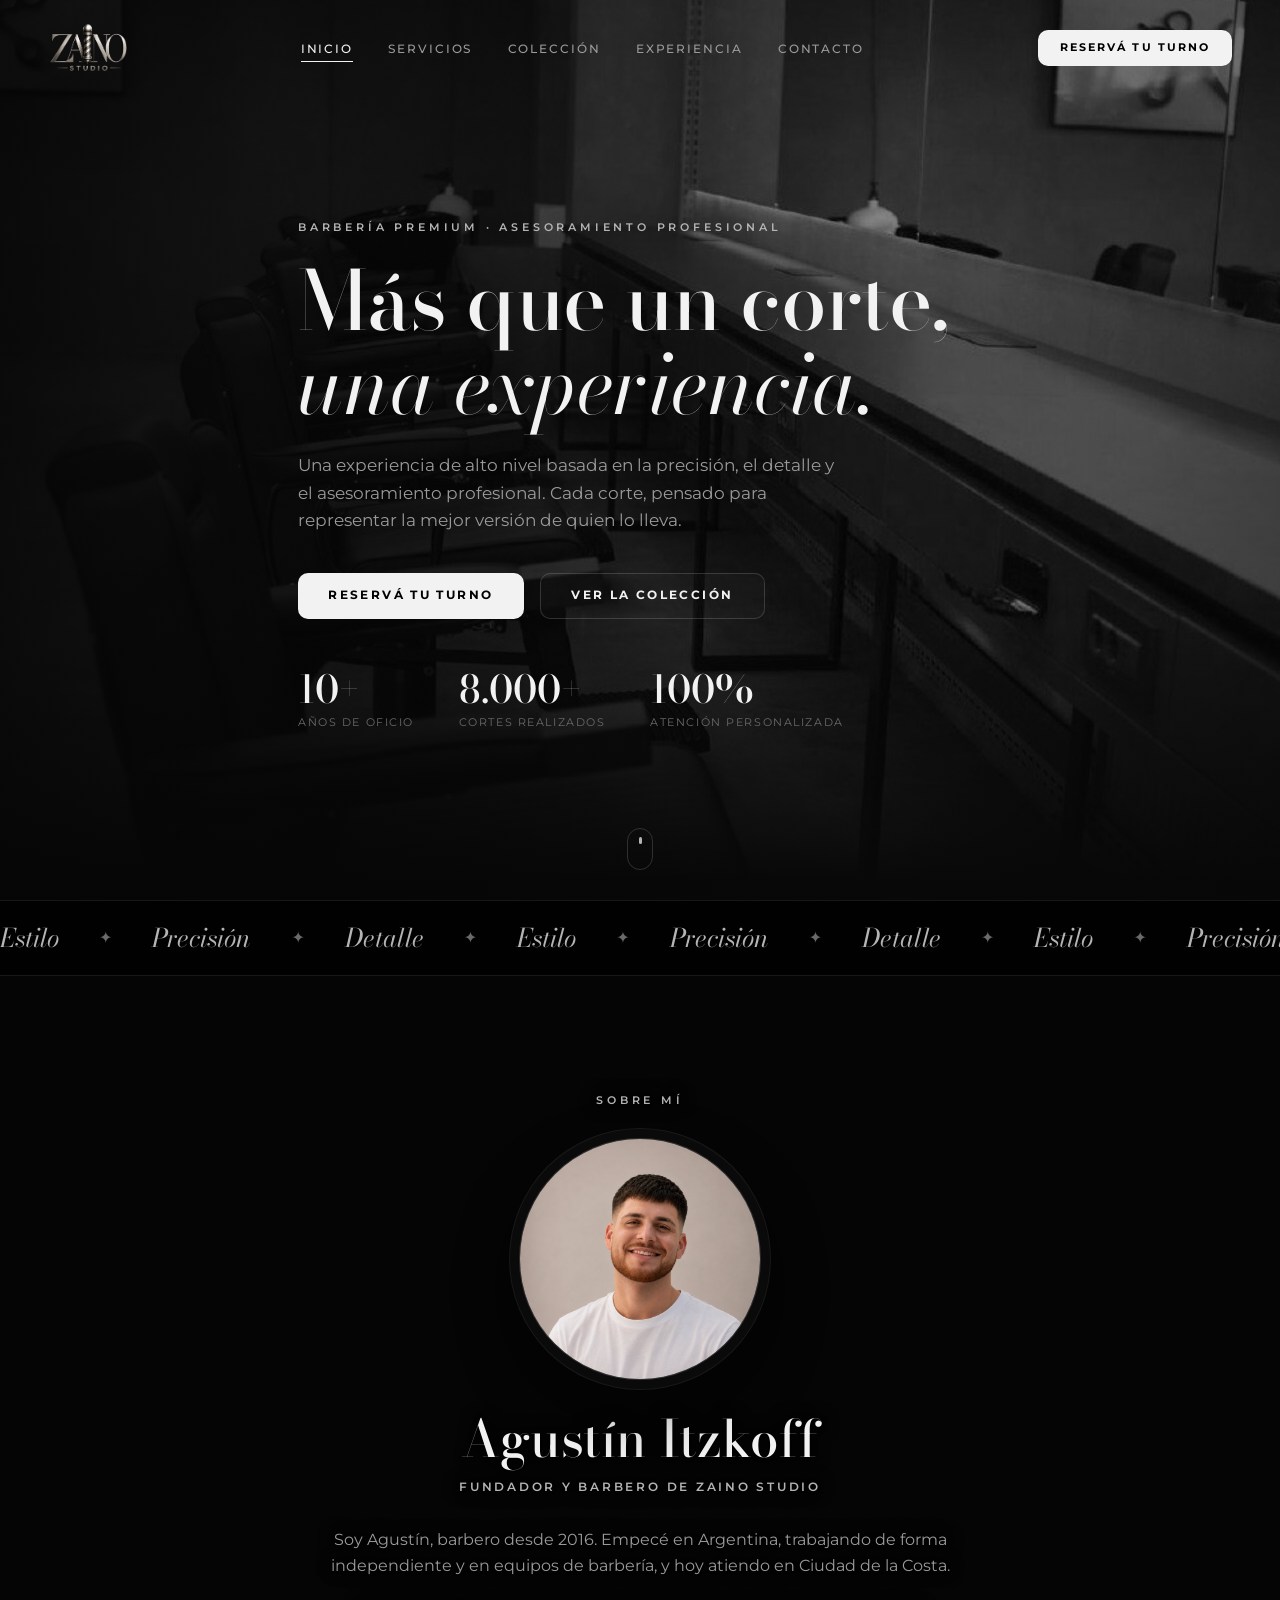
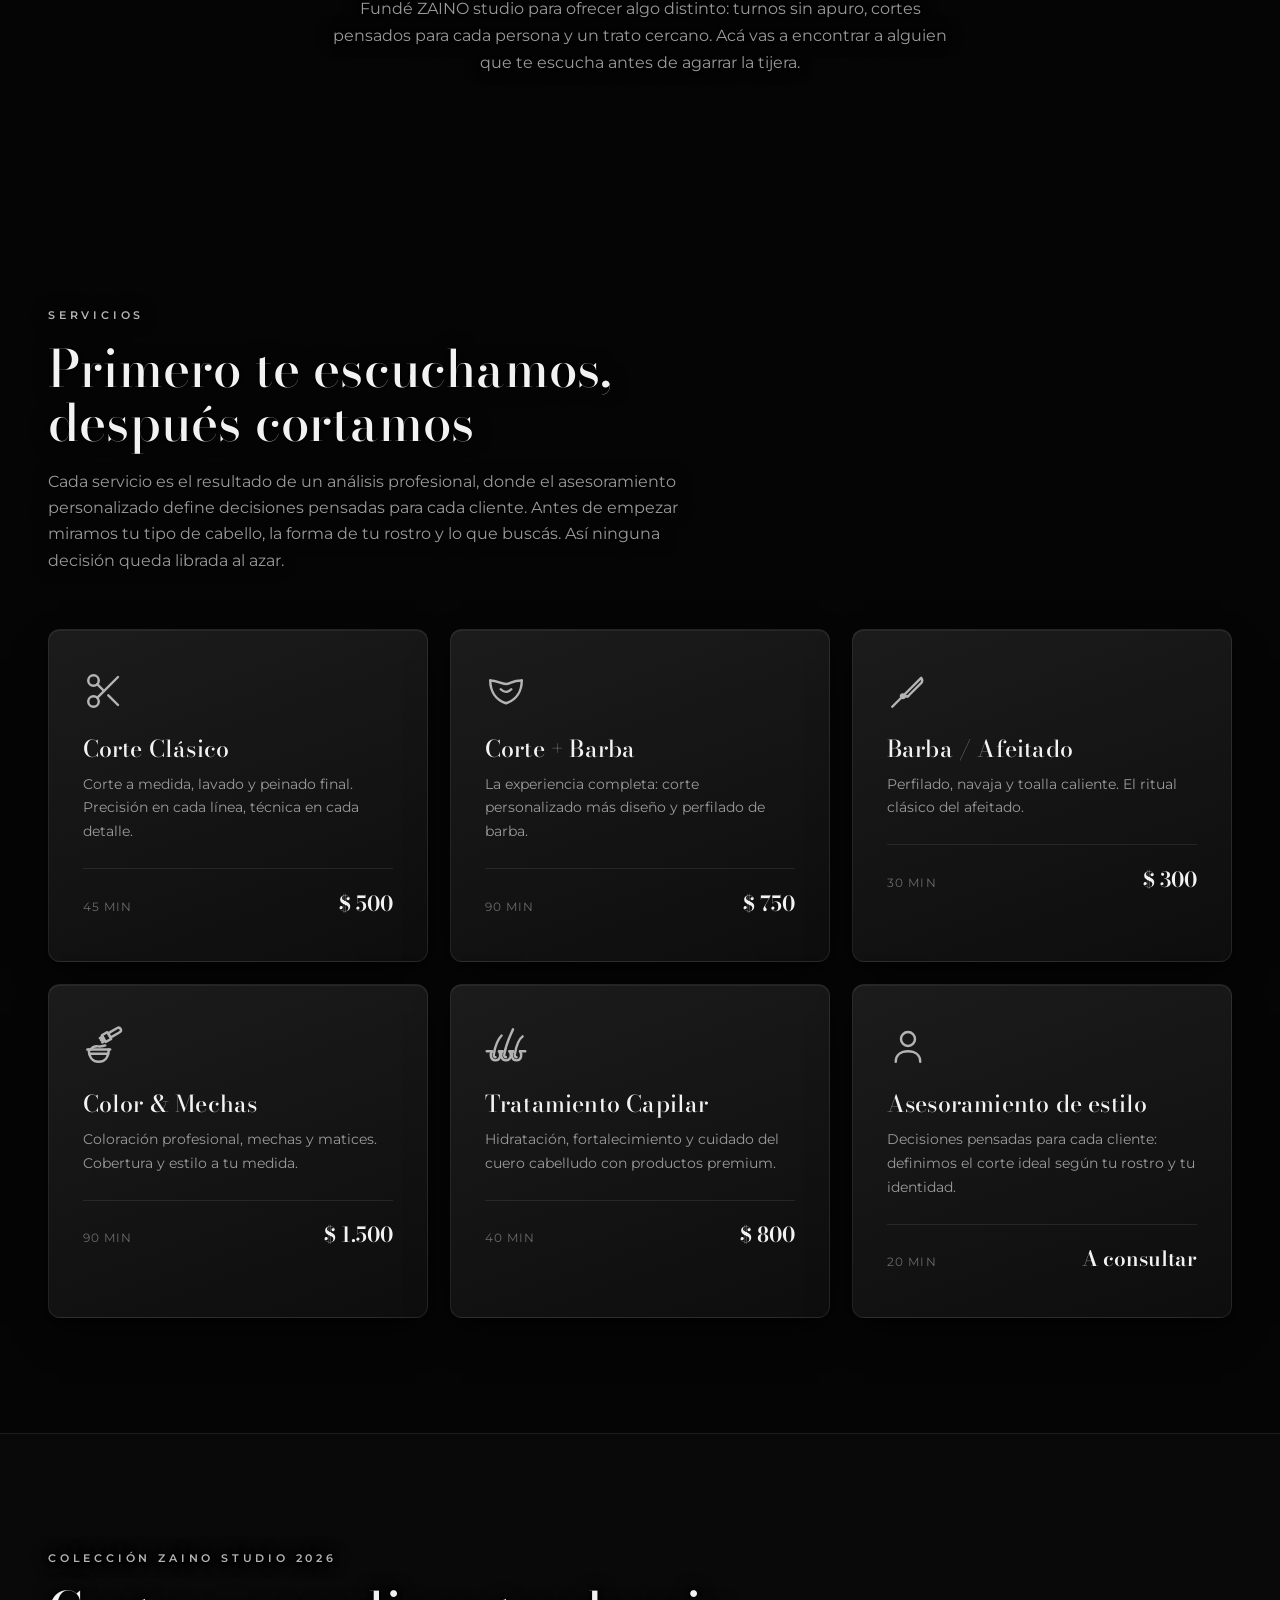
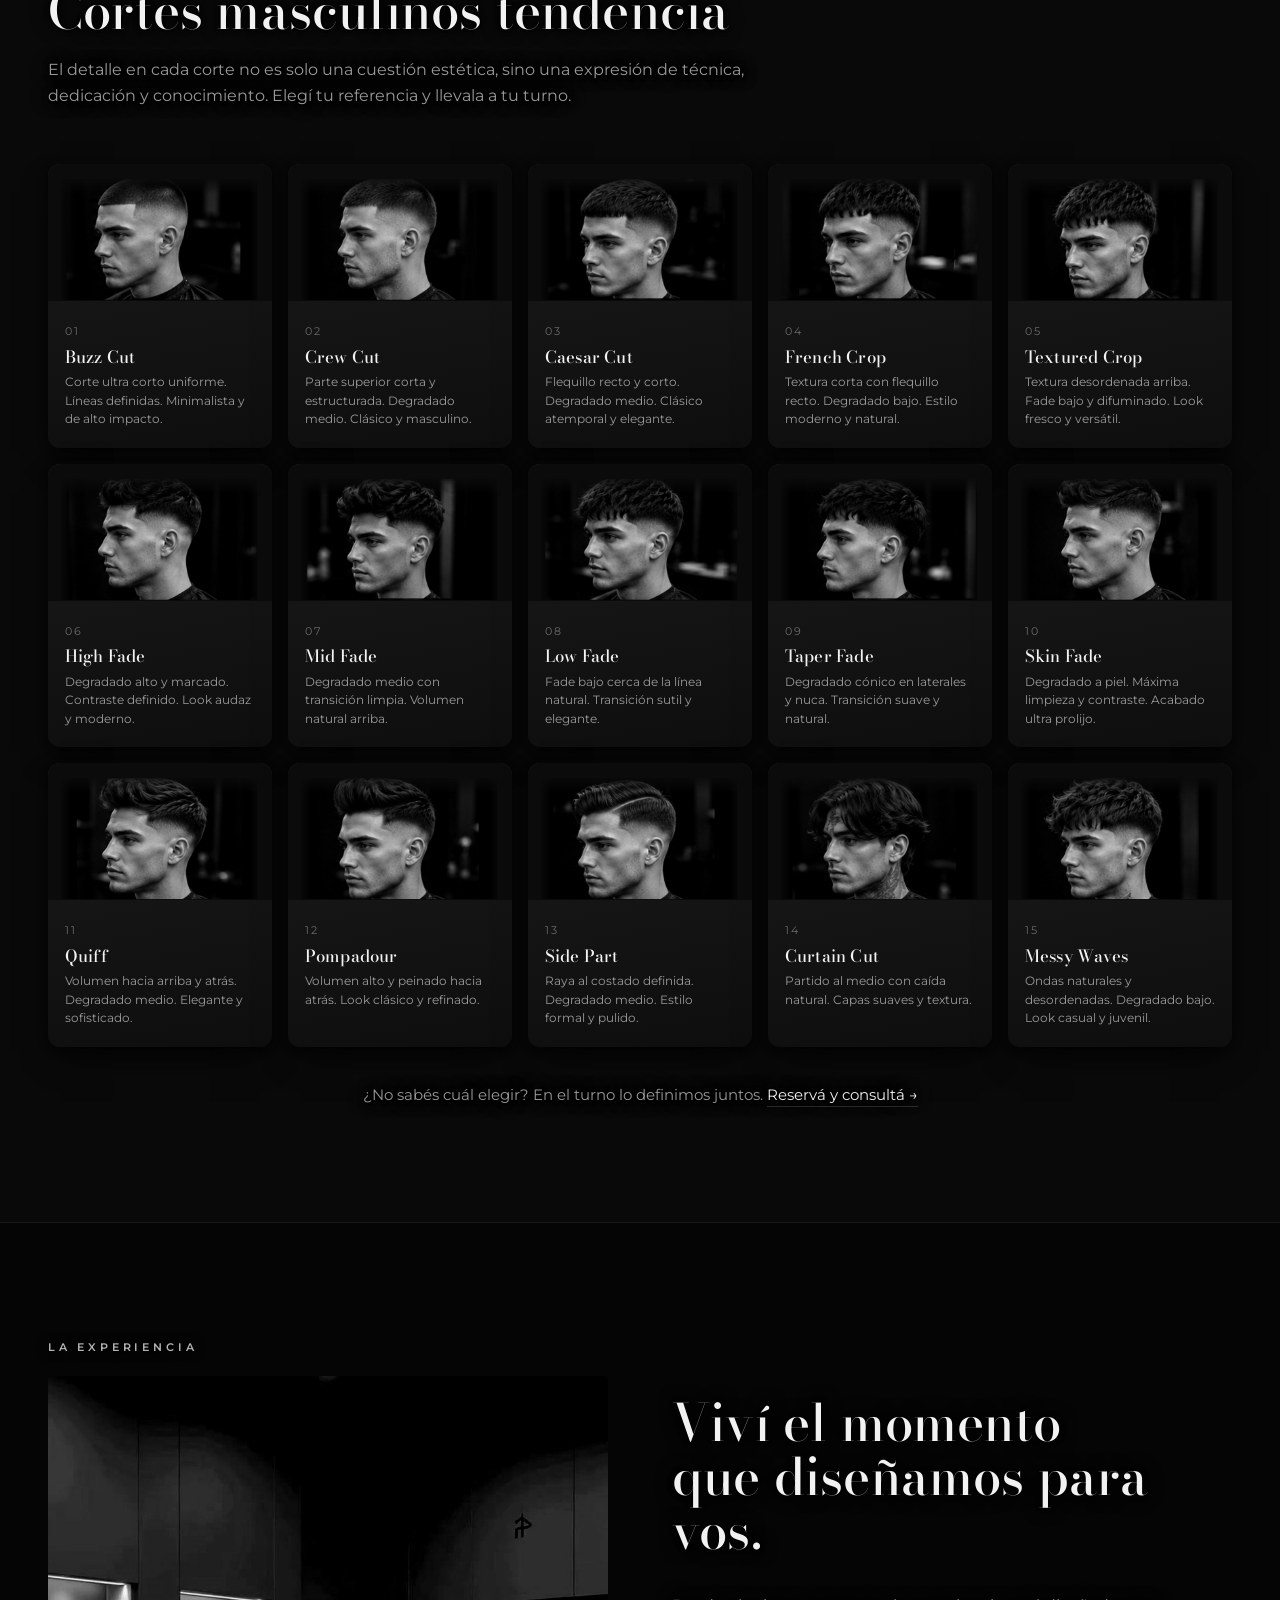
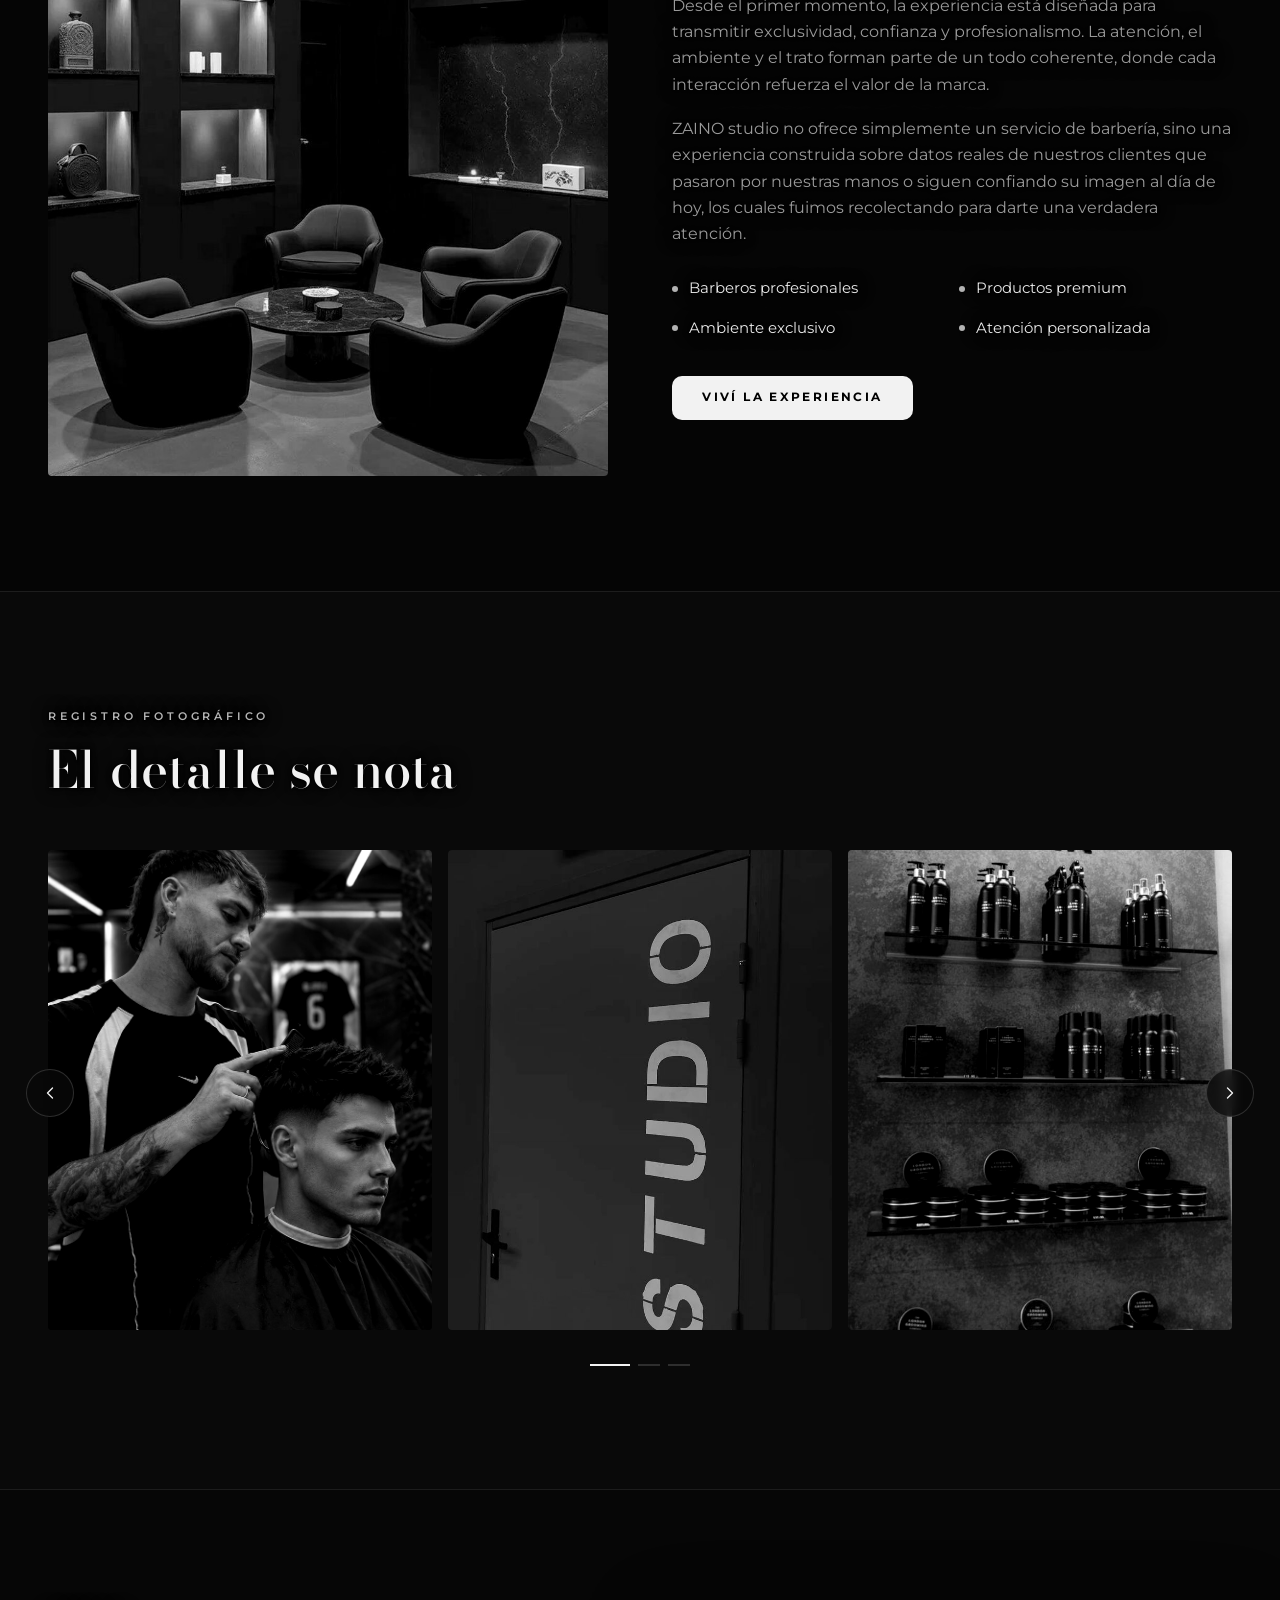
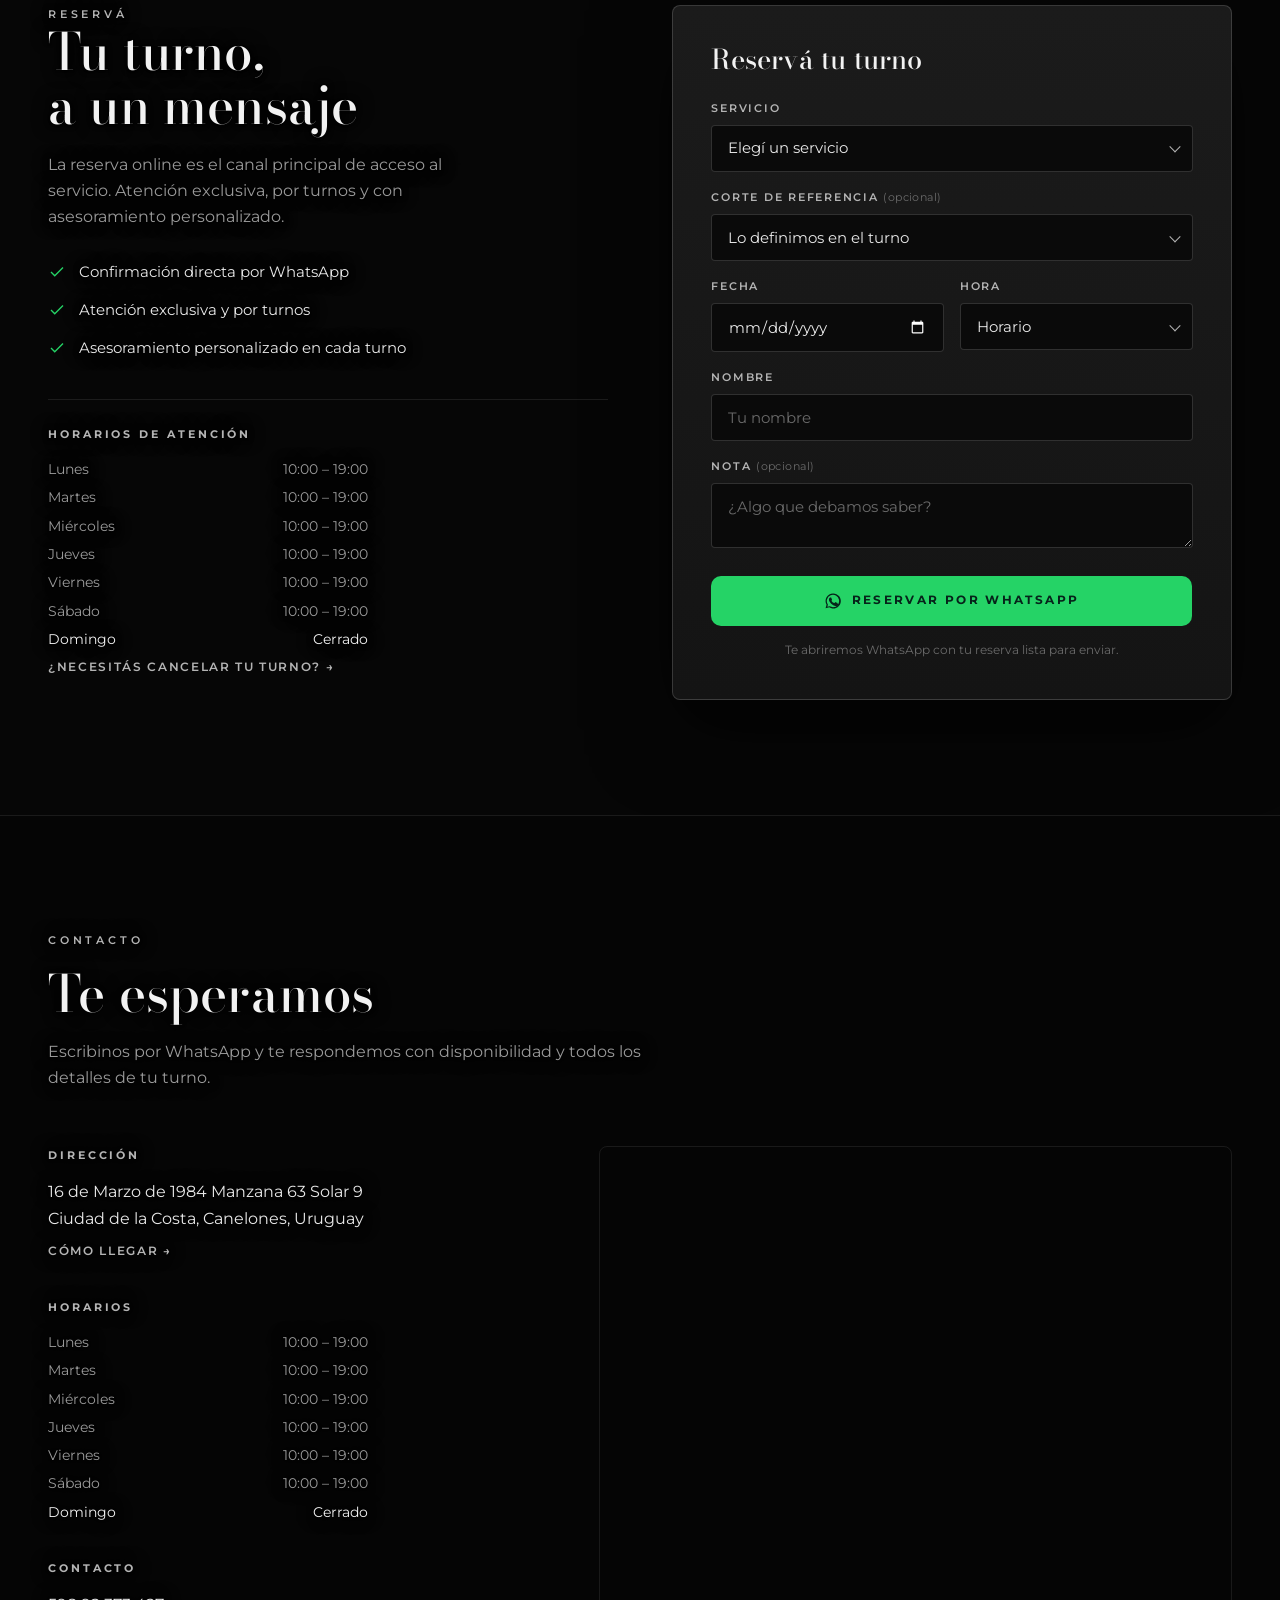
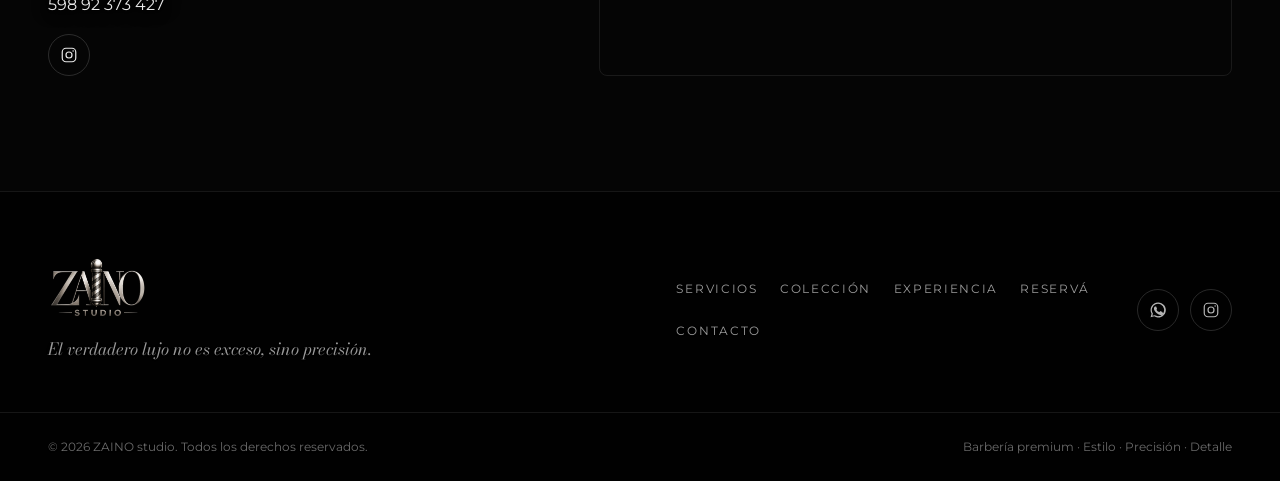
==== commit 2de441e7: "Cancelar turnos y nuevo diseño" ====
--- a/index.html
+++ b/index.html
@@ -154,11 +154,11 @@
     <section class="section experience" id="experiencia">
       <div class="container experience__grid">
         <div class="experience__media reveal">
+          <p class="section__eyebrow experience__eyebrow" data-txt="experienciaEtiqueta">La experiencia</p>
           <img src="assets/img/experience.jpg" alt="La experiencia ZAINO studio" loading="lazy" />
         </div>
 
         <div class="experience__text">
-          <p class="section__eyebrow reveal" data-txt="experienciaEtiqueta">La experiencia</p>
           <h2 class="section__title reveal" data-txt="experienciaTitulo">Viví el momento<br />que diseñamos para vos.</h2>
           <p class="experience__p reveal" data-txt="experienciaTexto1">Desde el primer momento, la experiencia está diseñada para transmitir exclusividad, confianza y profesionalismo. La atención, el ambiente y el trato forman parte de un todo coherente, donde cada interacción refuerza el valor de la marca.</p>
           <p class="experience__p reveal" data-txt="experienciaTexto2">ZAINO studio no ofrece simplemente un servicio de barbería, sino una experiencia construida sobre datos reales de nuestros clientes que pasaron por nuestras manos o siguen confiando su imagen al día de hoy, los cuales fuimos recolectando para darte una verdadera atención.</p>
@@ -216,6 +216,8 @@
             <h4>Horarios de atención</h4>
             <ul id="hoursList"></ul>
           </div>
+
+          <button type="button" class="link-arrow cancel-open reveal" id="cancelOpen">¿Necesitás cancelar tu turno? →</button>
         </div>
 
         <div class="reserve__card reveal">
@@ -266,6 +268,7 @@
             </div>
 
             <p class="booking__error" id="bookingError" role="alert" hidden></p>
+            <div class="booking__ok" id="bookingOk" role="status" hidden></div>
 
             <button type="submit" class="btn btn--whatsapp booking__submit">
               <svg viewBox="0 0 24 24" fill="currentColor" aria-hidden="true"><path d="M17.5 14.4c-.3-.1-1.7-.8-2-.9-.3-.1-.5-.1-.7.1-.2.3-.7.9-.9 1.1-.2.2-.3.2-.6.1-1.5-.7-2.4-1.3-3.4-3-.3-.4.3-.4.7-1.3.1-.2 0-.4 0-.5 0-.1-.7-1.6-.9-2.2-.2-.6-.5-.5-.7-.5h-.6c-.2 0-.5.1-.8.4-.3.3-1 1-1 2.5s1.1 2.9 1.2 3.1c.2.2 2.1 3.3 5.2 4.6 2.6 1.1 3.1.9 3.7.8.6-.1 1.7-.7 2-1.4.2-.6.2-1.2.2-1.3-.1-.2-.3-.2-.6-.4z"/><path d="M12 2a10 10 0 0 0-8.6 15l-1.3 4.7L7 20.4A10 10 0 1 0 12 2zm0 18.2c-1.5 0-3-.4-4.2-1.1l-.3-.2-3 .8.8-2.9-.2-.3A8.2 8.2 0 1 1 12 20.2z"/></svg>
@@ -341,6 +344,29 @@
     </div>
   </footer>
 
+  <!-- ====================== CANCELAR TURNO ====================== -->
+  <div class="cancel" id="cancelPanel" role="dialog" aria-modal="true" aria-labelledby="cancelTitle" hidden>
+    <div class="cancel__box">
+      <button type="button" class="cancel__close" id="cancelClose" aria-label="Cerrar">
+        <svg viewBox="0 0 24 24" fill="none" stroke="currentColor" stroke-width="1.6" stroke-linecap="round"><path d="M6 6l12 12M18 6L6 18"/></svg>
+      </button>
+      <p class="section__eyebrow">Tu turno</p>
+      <h3 class="cancel__title" id="cancelTitle">Cancelar turno</h3>
+
+      <form class="cancel__form" id="cancelForm" novalidate>
+        <div class="field">
+          <label for="cx-code">Código de reserva</label>
+          <input type="text" id="cx-code" placeholder="ZS-XXXXX" autocomplete="off" autocapitalize="characters" spellcheck="false" />
+        </div>
+        <button type="submit" class="btn btn--ghost cancel__find">Buscar mi turno</button>
+        <p class="cancel__hint">El código está en el mensaje de WhatsApp que enviaste al reservar.</p>
+      </form>
+
+      <div class="cancel__info" id="cancelInfo" hidden></div>
+      <p class="booking__error" id="cancelError" role="alert" hidden></p>
+    </div>
+  </div>
+
   <a href="#" id="floatWa" class="float-wa" aria-label="Escribinos por WhatsApp" target="_blank" rel="noopener">
     <svg viewBox="0 0 24 24" fill="currentColor" aria-hidden="true"><path d="M17.5 14.4c-.3-.1-1.7-.8-2-.9-.3-.1-.5-.1-.7.1-.2.3-.7.9-.9 1.1-.2.2-.3.2-.6.1-1.5-.7-2.4-1.3-3.4-3-.3-.4.3-.4.7-1.3.1-.2 0-.4 0-.5 0-.1-.7-1.6-.9-2.2-.2-.6-.5-.5-.7-.5h-.6c-.2 0-.5.1-.8.4-.3.3-1 1-1 2.5s1.1 2.9 1.2 3.1c.2.2 2.1 3.3 5.2 4.6 2.6 1.1 3.1.9 3.7.8.6-.1 1.7-.7 2-1.4.2-.6.2-1.2.2-1.3-.1-.2-.3-.2-.6-.4z"/><path d="M12 2a10 10 0 0 0-8.6 15l-1.3 4.7L7 20.4A10 10 0 1 0 12 2zm0 18.2c-1.5 0-3-.4-4.2-1.1l-.3-.2-3 .8.8-2.9-.2-.3A8.2 8.2 0 1 1 12 20.2z"/></svg>
   </a>
--- a/assets/css/styles.css
+++ b/assets/css/styles.css
@@ -38,10 +38,11 @@
 html { scroll-behavior: smooth; -webkit-text-size-adjust: 100%; }
 @media (prefers-reduced-motion: reduce) { html { scroll-behavior: auto; } }
 
+html { background: #050505; }
 body {
   font-family: var(--sans);
   font-weight: 400;
-  background: var(--bg);
+  background: transparent;
   color: var(--text);
   line-height: 1.65;
   overflow-x: hidden;
@@ -60,6 +61,25 @@
   background: radial-gradient(120% 80% at 50% -10%, rgba(180,180,180,0.06), transparent 60%);
   pointer-events: none; z-index: 0;
 }
+/* Mármol negro de fondo, fijo detrás de toda la página.
+   La capa oscura de encima es la que cuida que los textos se lean bien:
+   para ver más el mármol, bajá el 0.85; para oscurecerlo, subilo. */
+body::after {
+  content: "";
+  position: fixed; inset: 0; z-index: -1; pointer-events: none;
+  background:
+    linear-gradient(rgba(5,5,5,0.85), rgba(5,5,5,0.85)),
+    url("../img/marble.jpg") center / cover no-repeat;
+}
+
+/* Sombra oscura suave detrás de los textos que van sobre el mármol,
+   para que las vetas no compitan con las letras */
+.section__head, .about__inner, .experience__text, .reserve__intro, .contact__info,
+.collection__note, .footer__inner, .footer__bottom {
+  text-shadow: 0 0 18px rgba(0,0,0,0.95), 0 0 6px rgba(0,0,0,0.85), 0 1px 2px rgba(0,0,0,0.9);
+}
+/* Los botones no llevan esa sombra (en uno claro se veía como un borde negro en las letras) */
+.btn, .social-ic { text-shadow: none; }
 
 .container { width: 100%; max-width: var(--maxw); margin: 0 auto; padding: 0 28px; }
 
@@ -95,17 +115,19 @@
   font-family: var(--sans);
   font-size: 0.74rem; font-weight: 700;
   letter-spacing: 0.2em; text-transform: uppercase;
-  border-radius: var(--radius);
-  transition: all 0.35s var(--ease);
+  border-radius: 10px;
+  transform: translate3d(var(--mx, 0px), var(--my, 0px), 0);
+  transition: background 0.35s var(--ease), color 0.35s var(--ease), border-color 0.35s var(--ease), box-shadow 0.35s var(--ease), transform 0.25s var(--ease);
   white-space: nowrap; line-height: 1;
+  will-change: transform;
 }
 .btn--sm { --pad-y: 0.8rem; --pad-x: 1.35rem; font-size: 0.66rem; }
 .btn--solid { background: var(--white); color: var(--black); }
-.btn--solid:hover { background: #fff; transform: translateY(-2px); box-shadow: 0 12px 32px rgba(0,0,0,0.55); }
+.btn--solid:hover { background: #fff; transform: translate3d(var(--mx, 0px), calc(var(--my, 0px) - 2px), 0); box-shadow: 0 12px 32px rgba(0,0,0,0.55); }
 .btn--ghost { color: var(--white); border: 1px solid var(--line-strong); background: rgba(255,255,255,0.02); }
-.btn--ghost:hover { border-color: var(--white); background: rgba(255,255,255,0.07); transform: translateY(-2px); }
+.btn--ghost:hover { border-color: var(--white); background: rgba(255,255,255,0.07); transform: translate3d(var(--mx, 0px), calc(var(--my, 0px) - 2px), 0); }
 .btn--whatsapp { background: var(--wa); color: #06231a; }
-.btn--whatsapp:hover { background: #2ee46f; transform: translateY(-2px); box-shadow: 0 12px 30px rgba(37,211,102,0.25); }
+.btn--whatsapp:hover { background: #2ee46f; transform: translate3d(var(--mx, 0px), calc(var(--my, 0px) - 2px), 0); box-shadow: 0 12px 30px rgba(37,211,102,0.25); }
 .btn--whatsapp svg { width: 18px; height: 18px; }
 
 /* ----------------------------- Preloader -------------------------- */
@@ -161,7 +183,7 @@
 
 .mobile-menu {
   position: fixed; inset: 0; z-index: 99;
-  background: rgba(6,6,6,0.98); backdrop-filter: blur(8px);
+  background: linear-gradient(rgba(6,6,6,0.88), rgba(6,6,6,0.94)), url("../img/marble.jpg") center / cover no-repeat;
   display: flex; flex-direction: column; align-items: center; justify-content: center; gap: 2rem;
   opacity: 0; visibility: hidden; transition: opacity 0.45s var(--ease), visibility 0.45s var(--ease);
 }
@@ -175,7 +197,8 @@
 .mobile-menu__social { display: flex; gap: 1rem; margin-top: 0.5rem; }
 
 /* ----------------------------- Hero ------------------------------- */
-.hero { position: relative; min-height: 100svh; display: flex; align-items: center; padding: 130px 0 80px; overflow: hidden; }
+/* isolation: el hero arma su propia capa, así el mármol del fondo no tapa su foto */
+.hero { position: relative; isolation: isolate; background: #050505; min-height: 100svh; display: flex; align-items: center; padding: 130px 0 80px; overflow: hidden; }
 .hero__media { position: absolute; inset: 0; z-index: -1; }
 .hero__img { width: 100%; height: 100%; object-fit: cover; object-position: center 30%; }
 .hero__overlay {
@@ -204,7 +227,7 @@
 @keyframes scrolldot { 0% { opacity: 0; transform: translateY(0); } 30% { opacity: 1; } 60% { opacity: 1; transform: translateY(12px); } 100% { opacity: 0; transform: translateY(16px); } }
 
 /* ----------------------------- Marquee ---------------------------- */
-.marquee { border-top: 1px solid var(--line); border-bottom: 1px solid var(--line); background: var(--black); overflow: hidden; padding: 1rem 0; }
+.marquee { border-top: 1px solid var(--line); border-bottom: 1px solid var(--line); background: rgba(0,0,0,0.7); overflow: hidden; padding: 1rem 0; }
 .marquee__track { display: flex; align-items: center; gap: 2.5rem; width: max-content; animation: marquee 26s linear infinite; }
 .marquee__track span {
   font-family: var(--display); font-style: italic; font-weight: 400;
@@ -222,7 +245,7 @@
 .section__sub { margin-top: 1.2rem; color: var(--text-dim); font-size: 1rem; }
 
 /* ----------------------------- Sobre mí --------------------------- */
-.about { background: var(--bg); }
+.about { background: rgba(8,8,8,0.35); }
 .about__inner { max-width: 760px; text-align: center; display: flex; flex-direction: column; align-items: center; }
 .about__photo {
   position: relative; width: clamp(180px, 26vw, 240px); aspect-ratio: 1; border-radius: 50%;
@@ -238,9 +261,20 @@
 .about__text p { color: var(--text-dim); font-size: 1.02rem; max-width: 620px; margin: 0 auto; }
 
 /* ----------------------------- Services --------------------------- */
-.services__grid { display: grid; grid-template-columns: repeat(3, 1fr); gap: 1px; background: var(--line); border: 1px solid var(--line); }
-.service-card { background: var(--bg); padding: 2.5rem 2.1rem; transition: background 0.4s var(--ease); }
-.service-card:hover { background: var(--panel); }
+.services__grid { display: grid; grid-template-columns: repeat(3, 1fr); gap: 1.4rem; }
+/* Tarjeta flotante: sombra profunda + borde con brillo arriba; al pasar el mouse se eleva */
+.service-card {
+  position: relative; padding: 2.5rem 2.1rem; border-radius: 12px;
+  background: linear-gradient(160deg, rgba(30,30,30,0.92), rgba(14,14,14,0.94));
+  border: 1px solid var(--line);
+  box-shadow: 0 1px 0 rgba(255,255,255,0.06) inset, 0 18px 40px -12px rgba(0,0,0,0.75), 0 4px 12px rgba(0,0,0,0.4);
+  transition: transform 0.45s var(--ease), box-shadow 0.45s var(--ease), border-color 0.45s var(--ease);
+}
+.service-card:hover {
+  transform: translateY(-10px);
+  border-color: var(--line-strong);
+  box-shadow: 0 1px 0 rgba(255,255,255,0.1) inset, 0 34px 60px -16px rgba(0,0,0,0.85), 0 10px 24px rgba(0,0,0,0.5);
+}
 .service-card__icon { width: 42px; height: 42px; color: var(--silver); margin-bottom: 1.5rem; transition: color 0.3s ease, transform 0.4s var(--ease); }
 .service-card__icon svg { width: 100%; height: 100%; }
 .service-card:hover .service-card__icon { color: var(--white); transform: translateY(-3px); }
@@ -251,16 +285,21 @@
 .service-card__price { font-family: var(--display); font-weight: 600; font-size: 1.3rem; color: var(--white); }
 
 /* ----------------------------- Colección -------------------------- */
-.collection { background: var(--bg-2); border-top: 1px solid var(--line); }
+.collection { background: rgba(14,14,14,0.55); border-top: 1px solid var(--line); }
 /* Flex en vez de grid: si la última fila queda incompleta, se centra */
 .collection__grid { --cols: 5; --gap: 1rem; display: flex; flex-wrap: wrap; justify-content: center; gap: var(--gap); }
 .cut-card {
   flex: 0 0 calc((100% - (var(--cols) - 1) * var(--gap)) / var(--cols));
-  position: relative; overflow: hidden; border-radius: var(--radius);
-  background: var(--panel); border: none;
-  transition: transform 0.35s var(--ease);
-}
-.cut-card:hover { transform: translateY(-4px); }
+  position: relative; overflow: hidden; border-radius: 12px;
+  background: linear-gradient(170deg, rgba(28,28,28,0.95), rgba(14,14,14,0.96));
+  border: none;
+  box-shadow: 0 1px 0 rgba(255,255,255,0.06) inset, 0 16px 34px -12px rgba(0,0,0,0.8), 0 3px 10px rgba(0,0,0,0.45);
+  transition: transform 0.45s var(--ease), box-shadow 0.45s var(--ease);
+}
+.cut-card:hover {
+  transform: translateY(-10px);
+  box-shadow: 0 1px 0 rgba(255,255,255,0.1) inset, 0 30px 54px -14px rgba(0,0,0,0.9), 0 8px 20px rgba(0,0,0,0.5);
+}
 /* Las fotos se alejan un poco (scale .9) y se bajan, para que el pelo no quede
    pegado al borde de arriba. Los bordes se funden con el fondo (mask) y se
    recorta el filo blanco que traen algunos archivos (clip-path).
@@ -286,9 +325,11 @@
 .collection__note a:hover { border-color: var(--white); }
 
 /* ----------------------------- Experience ------------------------- */
-.experience { background: var(--bg); border-top: 1px solid var(--line); }
+.experience { background: rgba(8,8,8,0.35); border-top: 1px solid var(--line); }
 .experience__grid { display: grid; grid-template-columns: 1fr 1fr; gap: clamp(2rem, 5vw, 5rem); align-items: center; }
 .experience__media { position: relative; }
+.experience__eyebrow { display: block; margin-bottom: 1.2rem; text-shadow: 0 0 12px rgba(0,0,0,0.95); }
+.experience__text .section__title { margin-bottom: 2.2rem; } /* espacio entre el título y el texto */
 .experience__media img { width: 100%; aspect-ratio: 4 / 5; object-fit: cover; border-radius: var(--radius); filter: grayscale(1); }
 .experience__p { color: var(--text-dim); margin-bottom: 1.1rem; font-size: 1rem; }
 
@@ -297,7 +338,7 @@
 .experience__list .dot { width: 6px; height: 6px; border-radius: 50%; background: var(--silver); flex: none; }
 
 /* ----------------------------- Gallery ---------------------------- */
-.gallery { background: var(--bg-2); border-top: 1px solid var(--line); }
+.gallery { background: rgba(14,14,14,0.55); border-top: 1px solid var(--line); }
 /* Carrusel: se desliza con flechas, puntos, arrastrando o solo (cada 4 s) */
 .carousel { position: relative; --per: 3; --gap: 1rem; }
 .carousel__track {
@@ -313,11 +354,11 @@
 .carousel__slide img { width: 100%; height: 100%; object-fit: cover; filter: grayscale(1) contrast(1.03); transition: transform 0.8s var(--ease), filter 0.5s ease; }
 .carousel__slide:hover img { transform: scale(1.05); filter: grayscale(0.85) contrast(1.06); }
 .carousel__btn {
-  position: absolute; top: calc(50% - 1.2rem); transform: translateY(-50%);
+  position: absolute; top: calc(50% - 1.2rem); transform: translate(var(--mx, 0px), calc(-50% + var(--my, 0px)));
   width: 48px; height: 48px; border-radius: 50%; display: grid; place-items: center;
   background: rgba(8,8,8,0.75); border: 1px solid var(--line-strong); color: var(--white);
   backdrop-filter: blur(6px); -webkit-backdrop-filter: blur(6px);
-  transition: background 0.3s var(--ease), color 0.3s var(--ease), border-color 0.3s var(--ease);
+  transition: background 0.3s var(--ease), color 0.3s var(--ease), border-color 0.3s var(--ease), transform 0.25s var(--ease);
 }
 .carousel__btn:hover { background: var(--white); color: var(--black); border-color: var(--white); }
 .carousel__btn svg { width: 20px; height: 20px; }
@@ -330,7 +371,7 @@
 /* ----------------------------- Reserve ---------------------------- */
 .reserve {
   position: relative; border-top: 1px solid var(--line);
-  background: linear-gradient(rgba(8,8,8,0.94), rgba(8,8,8,0.97)), url("../img/marble.jpg") center/cover fixed;
+  background: rgba(8,8,8,0.5);
 }
 .reserve__grid { display: grid; grid-template-columns: 1fr 1fr; gap: clamp(2rem, 5vw, 4.5rem); align-items: start; }
 .reserve__lead { color: var(--text-dim); font-size: 1rem; margin: 1.2rem 0 1.8rem; max-width: 460px; }
@@ -372,8 +413,51 @@
 .booking__submit { width: 100%; margin-top: 0.7rem; }
 .booking__fineprint { text-align: center; font-size: 0.74rem; color: var(--text-faint); margin-top: 0.9rem; }
 
+/* Reserva guardada: código para cancelar */
+.booking__ok {
+  margin: 1rem 0 0.2rem; padding: 1rem 1.1rem; border-radius: 10px;
+  border: 1px solid rgba(37,211,102,0.35); background: rgba(37,211,102,0.07);
+  font-size: 0.86rem; color: var(--text); line-height: 1.55;
+}
+.booking__ok strong { font-family: var(--sans); letter-spacing: 0.12em; color: var(--white); }
+.booking__ok a { color: var(--white); border-bottom: 1px solid var(--line-strong); }
+
+/* ----------------------------- Cancelar turno ---------------------- */
+.cancel-open { margin-top: 1.8rem; background: none; border: 0; padding: 0; cursor: pointer; text-align: left; }
+.cancel {
+  position: fixed; inset: 0; z-index: 200; display: grid; place-items: center; padding: 20px;
+  background: rgba(0,0,0,0.72); backdrop-filter: blur(6px); -webkit-backdrop-filter: blur(6px);
+}
+.cancel[hidden] { display: none; }
+.cancel__box {
+  position: relative; width: min(440px, 100%); max-height: calc(100svh - 40px); overflow: auto;
+  background: linear-gradient(180deg, var(--panel-2), var(--panel));
+  border: 1px solid var(--line-strong); border-radius: 14px;
+  padding: clamp(1.6rem, 4vw, 2.3rem);
+  box-shadow: 0 40px 90px rgba(0,0,0,0.7);
+}
+.cancel__close { position: absolute; top: 12px; right: 12px; width: 40px; height: 40px; display: grid; place-items: center; border-radius: 50%; color: var(--silver); }
+.cancel__close:hover { color: var(--white); background: rgba(255,255,255,0.06); }
+.cancel__close svg { width: 20px; height: 20px; }
+.cancel .section__eyebrow { display: block; margin-bottom: 0.7rem; }
+.cancel__title { font-family: var(--display); font-weight: 500; font-size: 1.8rem; line-height: 1.1; color: var(--white); margin-bottom: 1.4rem; }
+.cancel__form .field input { text-transform: uppercase; letter-spacing: 0.12em; font-size: 1rem; }
+.cancel__find { width: 100%; }
+.cancel__hint { margin-top: 0.8rem; font-size: 0.78rem; color: var(--text-faint); }
+.cancel__info dl { display: grid; grid-template-columns: auto 1fr; gap: 0.5rem 1.2rem; margin-bottom: 1.4rem; font-size: 0.92rem; }
+.cancel__info dt { color: var(--text-faint); font-size: 0.7rem; letter-spacing: 0.16em; text-transform: uppercase; align-self: center; }
+.cancel__info dd { color: var(--white); }
+.cancel__info p { color: var(--text-dim); font-size: 0.9rem; margin-bottom: 1.2rem; }
+.cancel__actions { display: grid; gap: 0.7rem; }
+.cancel__actions .btn { width: 100%; }
+.btn--danger { background: #c9473f; color: #fff; }
+.btn--danger:hover { background: #dd5249; box-shadow: 0 12px 30px rgba(201,71,63,0.3); transform: translate3d(var(--mx, 0px), calc(var(--my, 0px) - 2px), 0); }
+.btn[disabled] { opacity: 0.55; pointer-events: none; }
+.cancel__done { text-align: center; }
+.cancel__done svg { width: 44px; height: 44px; color: var(--silver); margin: 0 auto 1rem; }
+
 /* ----------------------------- Contact ---------------------------- */
-.contact { background: var(--bg); border-top: 1px solid var(--line); }
+.contact { background: rgba(8,8,8,0.35); border-top: 1px solid var(--line); }
 .contact__grid { display: grid; grid-template-columns: 1fr 1.3fr; gap: clamp(2rem, 5vw, 4rem); align-items: stretch; }
 .contact__grid--nomap { grid-template-columns: 1fr; }
 .contact__info { display: grid; gap: 2.2rem; align-content: start; }
@@ -391,7 +475,7 @@
 .social-ic svg { width: 18px; height: 18px; }
 
 /* ----------------------------- Footer ----------------------------- */
-.footer { background: var(--black); border-top: 1px solid var(--line); padding-top: 4rem; }
+.footer { background: rgba(0,0,0,0.78); border-top: 1px solid var(--line); padding-top: 4rem; }
 .footer__inner { display: grid; grid-template-columns: 1.4fr 1fr auto; gap: 2.5rem; align-items: center; padding-bottom: 3rem; }
 .footer__logo { height: 64px; margin-bottom: 1rem; }
 .footer__tagline { font-family: var(--display); font-style: italic; font-weight: 400; font-size: 1.05rem; color: var(--text-dim); }
@@ -422,8 +506,23 @@
 /* ----------------------------- Reveal ----------------------------- */
 .reveal { opacity: 0; transform: translateY(26px); transition: opacity 0.8s var(--ease), transform 0.8s var(--ease); }
 .reveal.is-visible { opacity: 1; transform: none; }
+/* Tarjetas flotantes: estas reglas van después de .reveal para que la
+   animación de aparición no pise el efecto de elevarse al pasar el mouse */
+.service-card.reveal, .cut-card.reveal {
+  transition: opacity 0.8s var(--ease), transform 0.45s var(--ease), box-shadow 0.45s var(--ease), border-color 0.45s var(--ease);
+}
+.service-card.reveal.is-visible:hover, .cut-card.reveal.is-visible:hover { transform: translateY(-10px); }
+/* Celular (sin mouse): las tarjetas se elevan y los botones se hunden un poco al tocarlos */
+@media (hover: none) {
+  .service-card.reveal.is-visible:active, .cut-card.reveal.is-visible:active {
+    transform: translateY(-6px);
+    box-shadow: 0 1px 0 rgba(255,255,255,0.1) inset, 0 28px 50px -14px rgba(0,0,0,0.9), 0 8px 20px rgba(0,0,0,0.5);
+  }
+  .btn:active, .carousel__btn:active { transform: scale(0.96); }
+}
 @media (prefers-reduced-motion: reduce) {
   .reveal { opacity: 1; transform: none; transition: none; }
+  .service-card.reveal.is-visible:hover, .cut-card.reveal.is-visible:hover { transform: none; }
   .marquee__track, .float-wa::after, .preloader__logo, .preloader__bar span, .hero__scroll span { animation: none !important; }
 }
 
